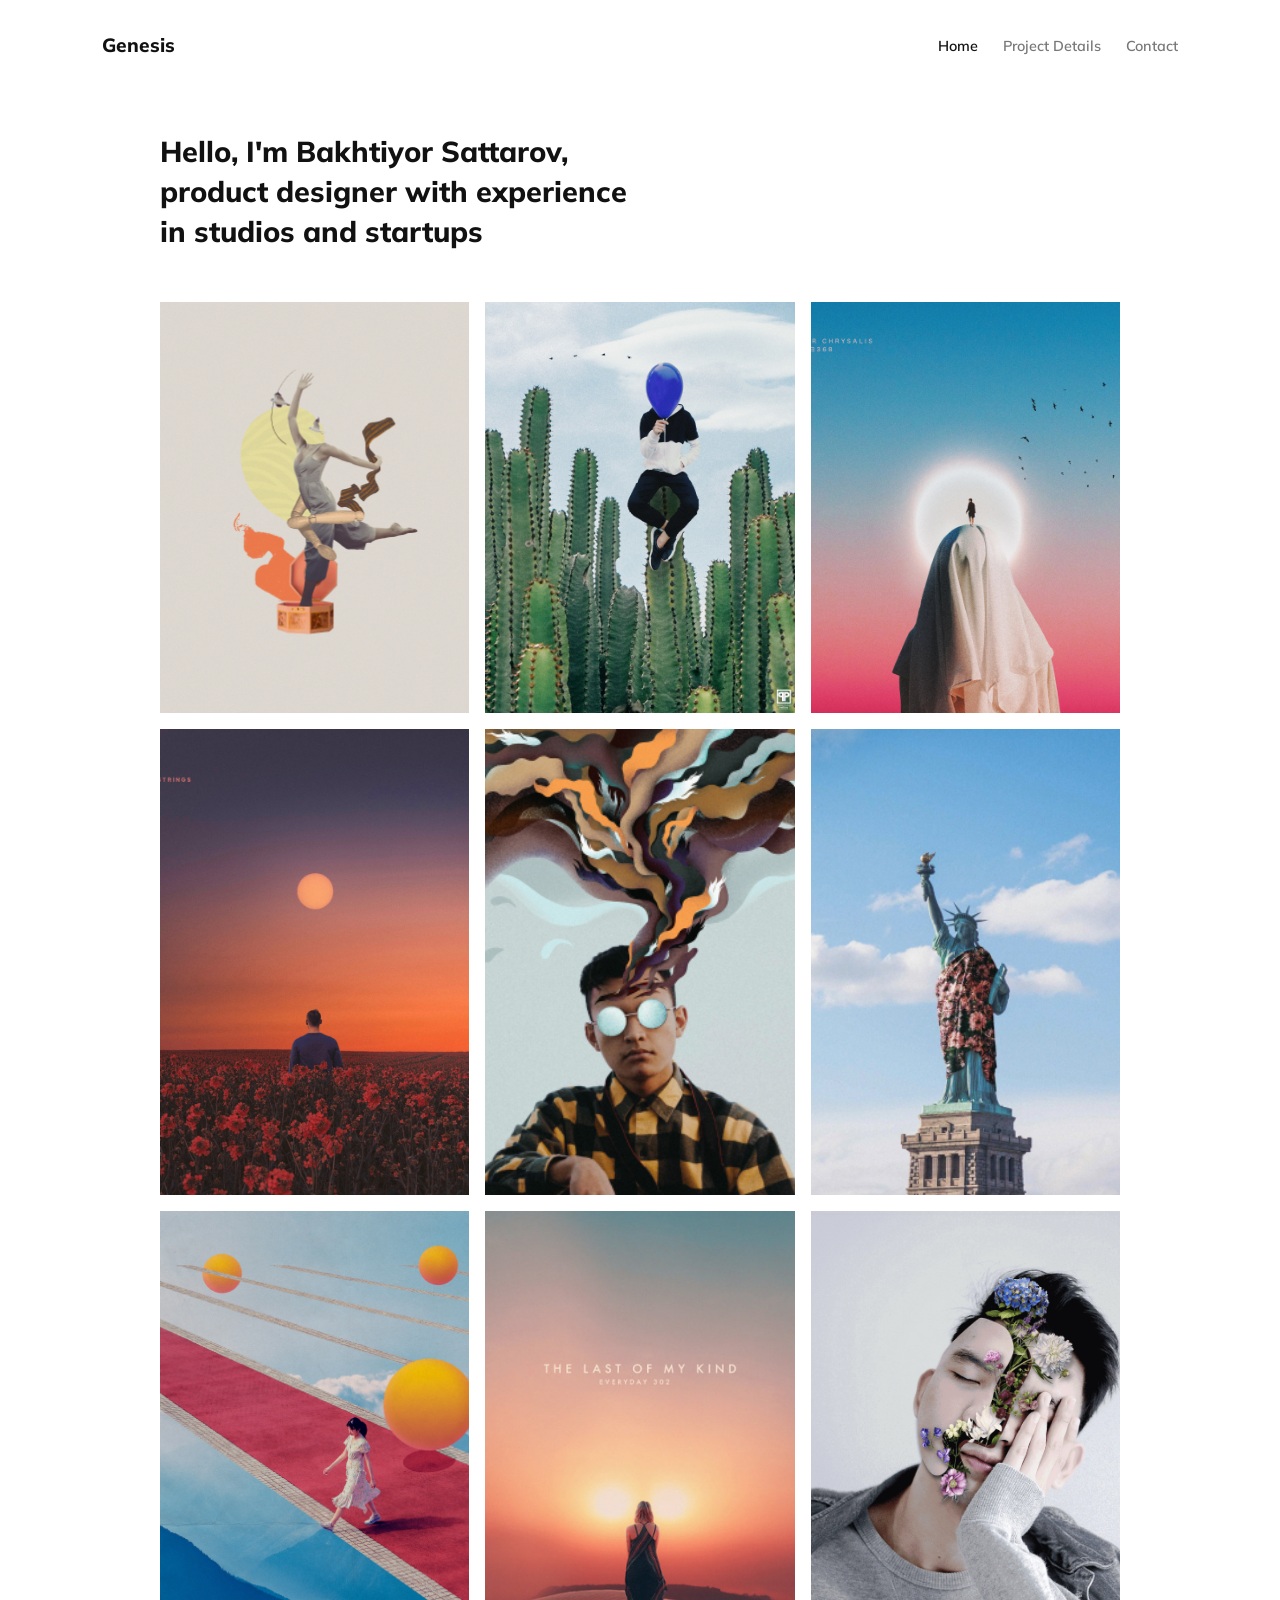
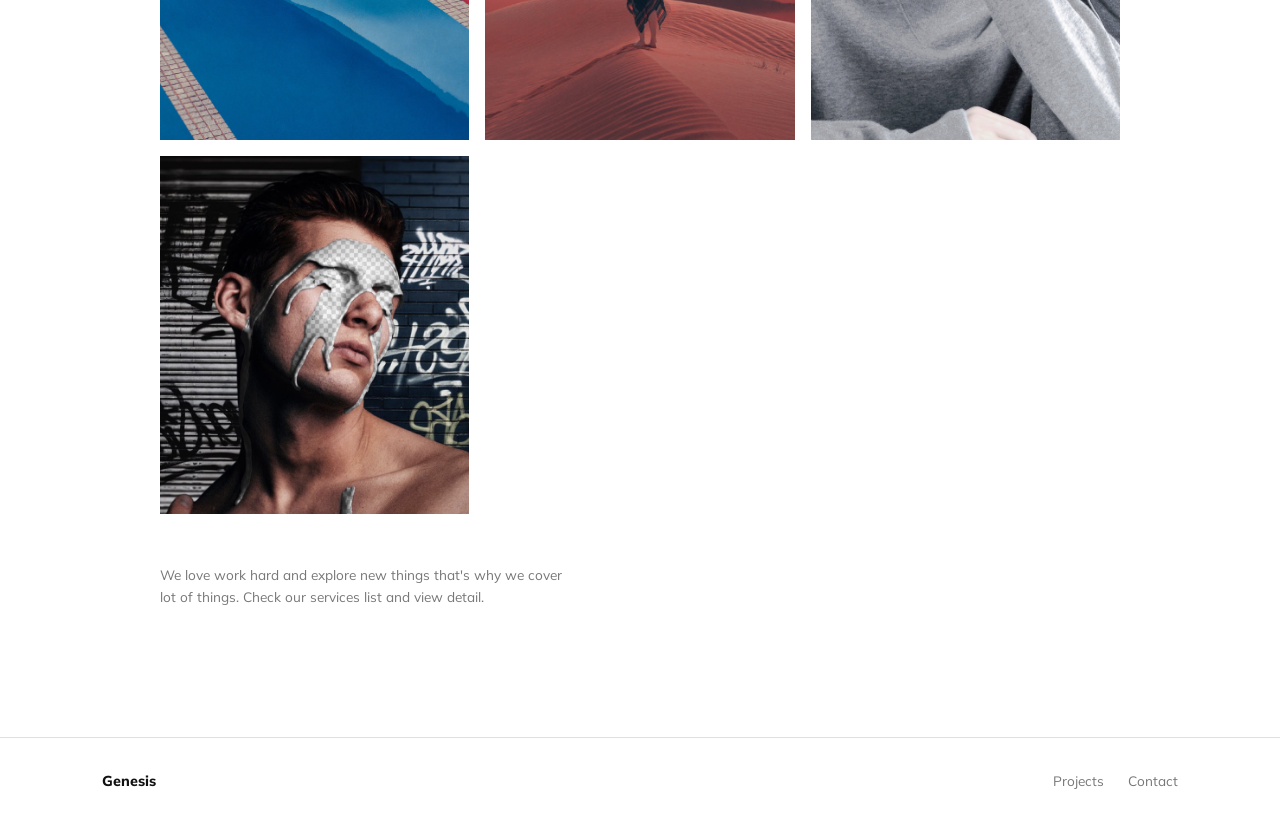
==== index.html @ 3c8eb624 "Initial commit - Genesis portfolio website" ====
<!DOCTYPE html>
<html lang="en">
<head>
  <meta charset="UTF-8">
  <meta name="viewport" content="width=device-width, initial-scale=1.0">
  <title>Genesis | Home</title>
  <link href="https://fonts.googleapis.com/css2?family=Mulish:wght@400;600;700;800&display=swap" rel="stylesheet">
  <link rel="stylesheet" href="styles/reset.css">
  <link rel="stylesheet" href="styles/index.css">
</head>
<body>
  <header class="header">
    <a href="index.html" class="logo">Genesis</a>
    <nav class="nav">
      <ul class="nav_list">
        <li><a href="index.html" class="active">Home</a></li>
        <li><a href="project.html">Project Details</a></li>
        <li><a href="contact.html">Contact</a></li>
      </ul>
    </nav>
  </header>

  <main class="main">
    <section class="hero-title">
      <h1>Hello, I'm Bakhtiyor Sattarov,<br>product designer with experience<br>in studios and startups</h1>
    </section>

    <!-- Masonry Image Grid (10 Images) -->
    <section class="masonry-grid">
      <div class="grid-item"><img src="images/grid-1.jpg" alt="Work 1"></div>
      <div class="grid-item"><img src="images/grid-2.jpg" alt="Work 2"></div>
      <div class="grid-item"><img src="images/grid-3.jpg" alt="Work 3"></div>
      <div class="grid-item"><img src="images/grid-4.jpg" alt="Work 4"></div>
      <div class="grid-item"><img src="images/grid-5.jpg" alt="Work 5"></div>
      <div class="grid-item"><img src="images/grid-6.jpg" alt="Work 6"></div>
      <div class="grid-item"><img src="images/grid-7.jpg" alt="Work 7"></div>
      <div class="grid-item"><img src="images/grid-8.jpg" alt="Work 8"></div>
      <div class="grid-item"><img src="images/grid-9.jpg" alt="Work 9"></div>
      <div class="grid-item"><img src="images/grid-10.jpg" alt="Work 10"></div>
    </section>

    <section class="quote-section">
      <p>We love work hard and explore new things that's why we cover lot of things. Check our services list and view detail.</p>
    </section>
  </main>

  <footer class="footer">
    <div class="footer-left">
      <span class="brand">Genesis</span>
    </div>
    <div class="footer-right">
      <a href="index.html">Projects</a>
      <a href="contact.html">Contact</a>
    </div>
  </footer>
</body>
</html>
---- styles/index.css ----
* {
  margin: 0;
  padding: 0;
  box-sizing: border-box;
}

body {
  font-family: "Mulish", sans-serif;
  color: #111111;
  background-color: #ffffff;
  line-height: 1.6;
  -webkit-font-smoothing: antialiased;
}

img {
  max-width: 100%;
  display: block;
}

.header {
  display: flex;
  justify-content: space-between;
  align-items: center;
  padding: 30px 8%;
  background-color: #ffffff;
}
.header .logo {
  font-family: "Mulish", sans-serif;
  font-weight: 800;
  font-size: 1.2rem;
  text-decoration: none;
  color: #111111;
}
.header .nav_list {
  display: flex;
  list-style: none;
  gap: 25px;
}
.header .nav_list a {
  font-family: "Mulish", sans-serif;
  font-size: 0.9rem;
  font-weight: 600;
  text-decoration: none;
  color: #777777;
  transition: color 0.2s ease;
}
.header .nav_list a.active, .header .nav_list a:hover {
  color: #111111;
}

.main {
  max-width: 1000px;
  margin: 0 auto;
  padding: 40px 20px 80px;
  /* Hero Intro Titles */
}
.main .hero-title, .main .contact-intro {
  margin-bottom: 50px;
}
.main .hero-title h1, .main .contact-intro h1 {
  font-family: "Mulish", sans-serif;
  font-weight: 800;
  font-size: 1.8rem;
  line-height: 1.4;
  color: #111111;
}
.main {
  /* Home Masonry Grid (10 Images) */
}
.main .masonry-grid {
  display: grid;
  grid-template-columns: repeat(3, 1fr);
  gap: 16px;
}
.main .masonry-grid .grid-item img {
  width: 100%;
  height: 100%;
  object-fit: cover;
}
.main {
  /* Quote Section */
}
.main .quote-section {
  margin: 50px 0;
  max-width: 420px;
}
.main .quote-section p {
  font-family: "Mulish", sans-serif;
  font-size: 0.85rem;
  color: #777777;
  line-height: 1.6;
}
.main {
  /* Project Details Page Styles */
}
.main.project-page .project-header {
  display: flex;
  justify-content: space-between;
  gap: 40px;
  margin-bottom: 40px;
}
.main.project-page .project-header .project-title {
  flex: 2;
}
.main.project-page .project-header .project-title h1 {
  font-family: "Mulish", sans-serif;
  font-size: 2rem;
  font-weight: 800;
  margin-bottom: 20px;
}
.main.project-page .project-header .project-title p {
  font-family: "Mulish", sans-serif;
  color: #777777;
  font-size: 0.9rem;
  line-height: 1.6;
}
.main.project-page .project-header .project-meta {
  flex: 1;
}
.main.project-page .project-header .project-meta .meta-row {
  display: flex;
  justify-content: space-between;
  font-family: "Mulish", sans-serif;
  font-size: 0.85rem;
  padding: 8px 0;
  border-bottom: 1px solid #e0e0e0;
  color: #777777;
}
.main.project-page .project-header .project-meta .meta-row strong {
  color: #111111;
}
.main.project-page .hero-banner img {
  width: 100%;
  height: auto;
  margin-bottom: 25px;
}
.main.project-page .project-gallery {
  display: grid;
  grid-template-columns: repeat(3, 1fr);
  gap: 16px;
}
.main.project-page .project-gallery img {
  width: 100%;
  height: 220px;
  object-fit: cover;
}
.main {
  /* Contact Page Styles */
}
.main.contact-page .map-section img {
  width: 100%;
  height: auto;
}

.footer {
  display: flex;
  justify-content: space-between;
  align-items: center;
  padding: 30px 8%;
  border-top: 1px solid #e0e0e0;
}
.footer .brand {
  font-family: "Mulish", sans-serif;
  font-weight: 800;
  font-size: 0.9rem;
}
.footer .footer-right a {
  font-family: "Mulish", sans-serif;
  font-size: 0.85rem;
  color: #777777;
  margin-left: 20px;
  text-decoration: none;
}
.footer .footer-right a:hover {
  color: #111111;
}

/*# sourceMappingURL=index.css.map */
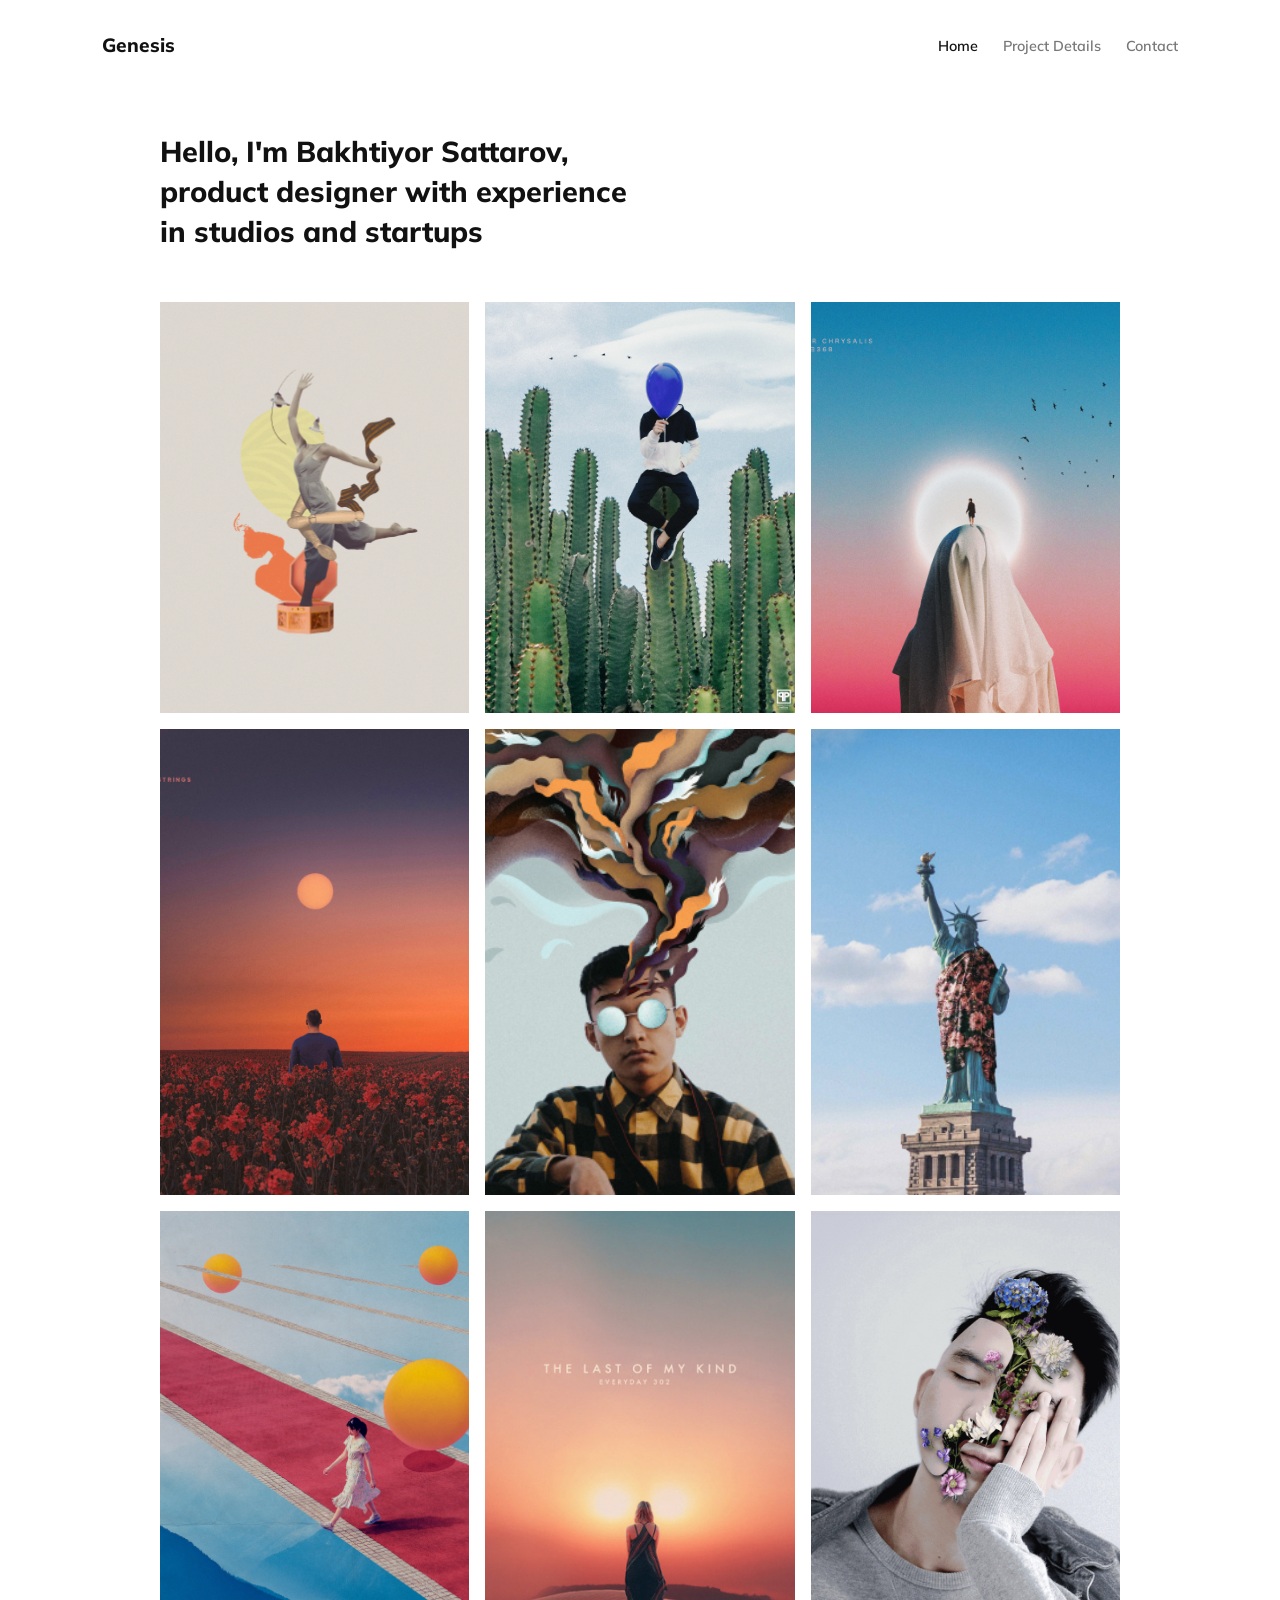
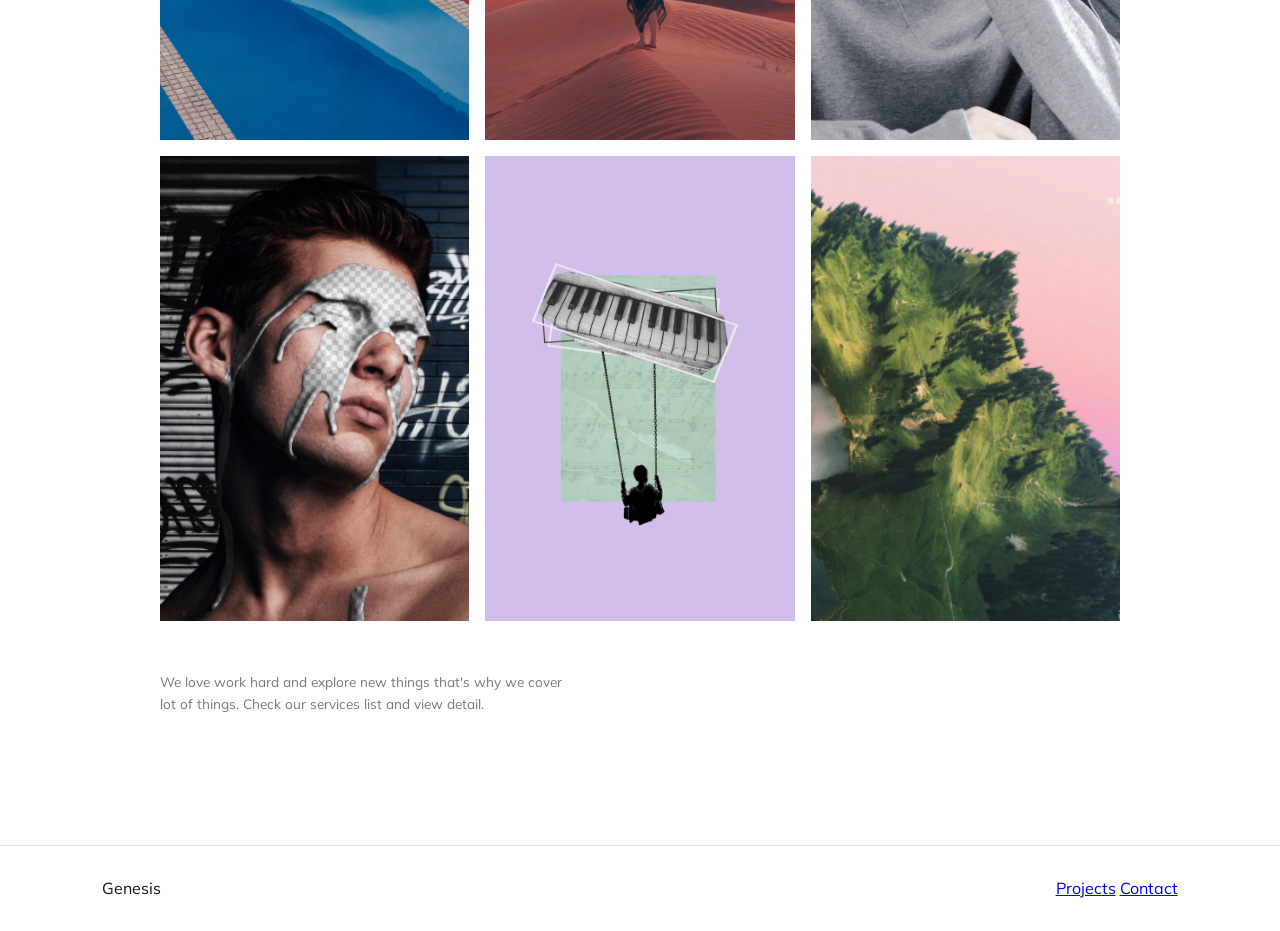
==== commit b77e4310: "Finalize portfolio styles and fix Sass compilation" ====
--- a/index.html
+++ b/index.html
@@ -25,7 +25,7 @@
       <h1>Hello, I'm Bakhtiyor Sattarov,<br>product designer with experience<br>in studios and startups</h1>
     </section>
 
-    <!-- Masonry Image Grid (10 Images) -->
+    <!-- Masonry Image Grid (12 Images) -->
     <section class="masonry-grid">
       <div class="grid-item"><img src="images/grid-1.jpg" alt="Work 1"></div>
       <div class="grid-item"><img src="images/grid-2.jpg" alt="Work 2"></div>
@@ -37,6 +37,8 @@
       <div class="grid-item"><img src="images/grid-8.jpg" alt="Work 8"></div>
       <div class="grid-item"><img src="images/grid-9.jpg" alt="Work 9"></div>
       <div class="grid-item"><img src="images/grid-10.jpg" alt="Work 10"></div>
+    <div class="grid-item"><img src="images/grid-11.jpg" alt="Work 11"></div>
+      <div class="grid-item"><img src="images/grid-12.jpg" alt="Work 12"></div>
     </section>
 
     <section class="quote-section">
--- a/styles/index.css
+++ b/styles/index.css
@@ -1,3 +1,6 @@
+/* ==========================================
+   RESET & BASE STYLES
+   ========================================== */
 * {
   margin: 0;
   padding: 0;
@@ -5,7 +8,7 @@
 }
 
 body {
-  font-family: "Mulish", sans-serif;
+  font-family: 'Mulish', sans-serif;
   color: #111111;
   background-color: #ffffff;
   line-height: 1.6;
@@ -17,6 +20,9 @@
   display: block;
 }
 
+/* ==========================================
+   HEADER STYLES
+   ========================================== */
 .header {
   display: flex;
   justify-content: space-between;
@@ -24,155 +30,168 @@
   padding: 30px 8%;
   background-color: #ffffff;
 }
+
 .header .logo {
-  font-family: "Mulish", sans-serif;
+  font-family: 'Mulish', sans-serif;
   font-weight: 800;
   font-size: 1.2rem;
   text-decoration: none;
   color: #111111;
 }
+
 .header .nav_list {
   display: flex;
   list-style: none;
   gap: 25px;
 }
+
 .header .nav_list a {
-  font-family: "Mulish", sans-serif;
+  font-family: 'Mulish', sans-serif;
   font-size: 0.9rem;
   font-weight: 600;
   text-decoration: none;
   color: #777777;
   transition: color 0.2s ease;
 }
-.header .nav_list a.active, .header .nav_list a:hover {
+
+.header .nav_list a.active,
+.header .nav_list a:hover {
   color: #111111;
 }
 
+/* ==========================================
+   MAIN CONTENT STYLES
+   ========================================== */
 .main {
   max-width: 1000px;
   margin: 0 auto;
   padding: 40px 20px 80px;
-  /* Hero Intro Titles */
 }
-.main .hero-title, .main .contact-intro {
+
+/* Hero Intro Titles */
+.main .hero-title,
+.main .contact-intro {
   margin-bottom: 50px;
 }
-.main .hero-title h1, .main .contact-intro h1 {
-  font-family: "Mulish", sans-serif;
+
+.main .hero-title h1,
+.main .contact-intro h1 {
+  font-family: 'Mulish', sans-serif;
   font-weight: 800;
   font-size: 1.8rem;
   line-height: 1.4;
   color: #111111;
 }
-.main {
-  /* Home Masonry Grid (10 Images) */
-}
+
+/* Home Masonry Grid */
 .main .masonry-grid {
   display: grid;
   grid-template-columns: repeat(3, 1fr);
   gap: 16px;
 }
+
 .main .masonry-grid .grid-item img {
   width: 100%;
   height: 100%;
   object-fit: cover;
 }
-.main {
-  /* Quote Section */
-}
+
+/* Quote Section */
 .main .quote-section {
   margin: 50px 0;
   max-width: 420px;
 }
+
 .main .quote-section p {
-  font-family: "Mulish", sans-serif;
+  font-family: 'Mulish', sans-serif;
   font-size: 0.85rem;
   color: #777777;
   line-height: 1.6;
 }
-.main {
-  /* Project Details Page Styles */
-}
+
+/* Project Details Page Styles */
 .main.project-page .project-header {
   display: flex;
   justify-content: space-between;
   gap: 40px;
   margin-bottom: 40px;
 }
+
 .main.project-page .project-header .project-title {
   flex: 2;
 }
+
 .main.project-page .project-header .project-title h1 {
-  font-family: "Mulish", sans-serif;
+  font-family: 'Mulish', sans-serif;
   font-size: 2rem;
   font-weight: 800;
   margin-bottom: 20px;
 }
+
 .main.project-page .project-header .project-title p {
-  font-family: "Mulish", sans-serif;
+  font-family: 'Mulish', sans-serif;
   color: #777777;
   font-size: 0.9rem;
   line-height: 1.6;
 }
+
 .main.project-page .project-header .project-meta {
   flex: 1;
 }
+
 .main.project-page .project-header .project-meta .meta-row {
   display: flex;
   justify-content: space-between;
-  font-family: "Mulish", sans-serif;
+  font-family: 'Mulish', sans-serif;
   font-size: 0.85rem;
   padding: 8px 0;
   border-bottom: 1px solid #e0e0e0;
   color: #777777;
 }
+
 .main.project-page .project-header .project-meta .meta-row strong {
   color: #111111;
 }
+
 .main.project-page .hero-banner img {
   width: 100%;
   height: auto;
   margin-bottom: 25px;
 }
+
+.main.project-page .project-description p {
+  font-family: 'Mulish', sans-serif;
+  font-size: 0.9rem;
+  color: #777777;
+  line-height: 1.6;
+  margin-bottom: 20px;
+}
+
 .main.project-page .project-gallery {
   display: grid;
   grid-template-columns: repeat(3, 1fr);
   gap: 16px;
 }
+
 .main.project-page .project-gallery img {
   width: 100%;
   height: 220px;
   object-fit: cover;
 }
-.main {
-  /* Contact Page Styles */
-}
+
+/* Contact Page Styles */
 .main.contact-page .map-section img {
   width: 100%;
   height: auto;
 }
 
+/* ==========================================
+   FOOTER STYLES
+   ========================================== */
 .footer {
   display: flex;
   justify-content: space-between;
   align-items: center;
   padding: 30px 8%;
   border-top: 1px solid #e0e0e0;
-}
-.footer .brand {
-  font-family: "Mulish", sans-serif;
-  font-weight: 800;
-  font-size: 0.9rem;
-}
-.footer .footer-right a {
-  font-family: "Mulish", sans-serif;
-  font-size: 0.85rem;
-  color: #777777;
-  margin-left: 20px;
-  text-decoration: none;
-}
-.footer .footer-right a:hover {
-  color: #111111;
-}
-
-/*# sourceMappingURL=index.css.map */
+}
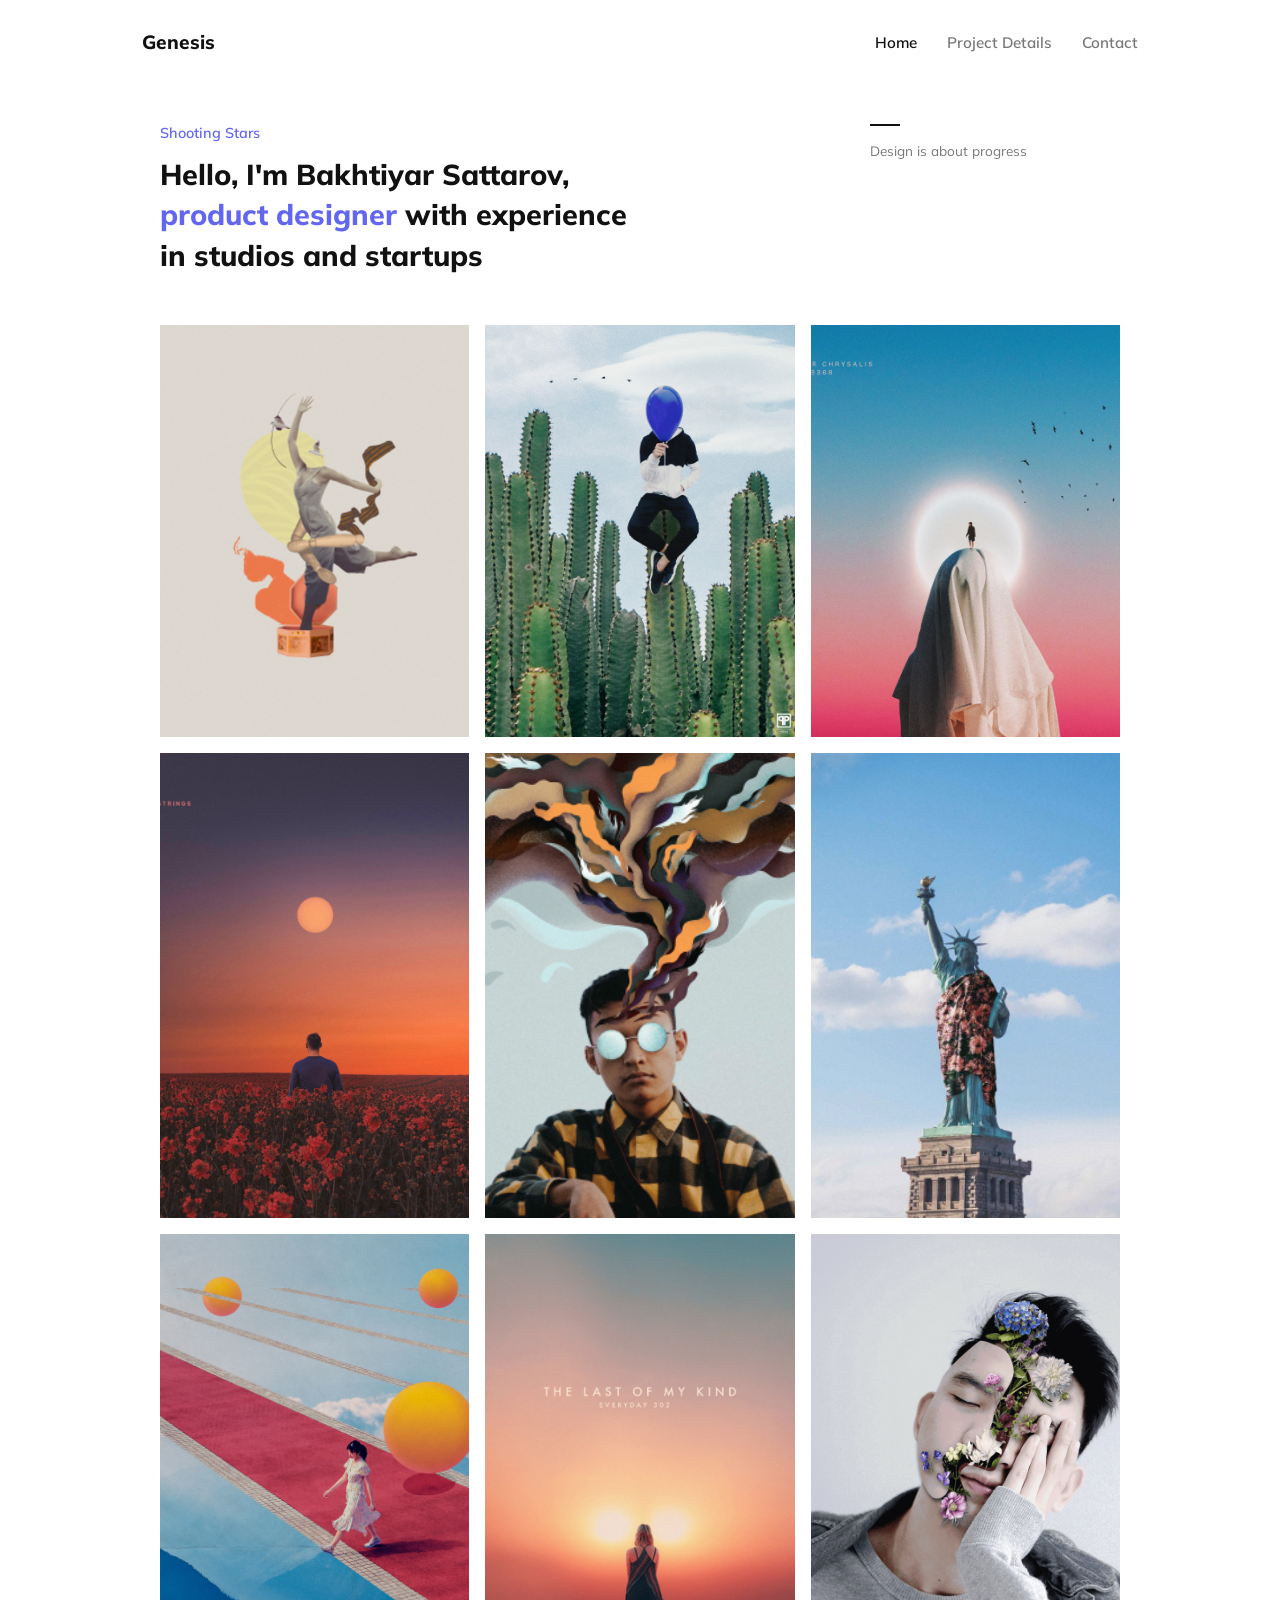
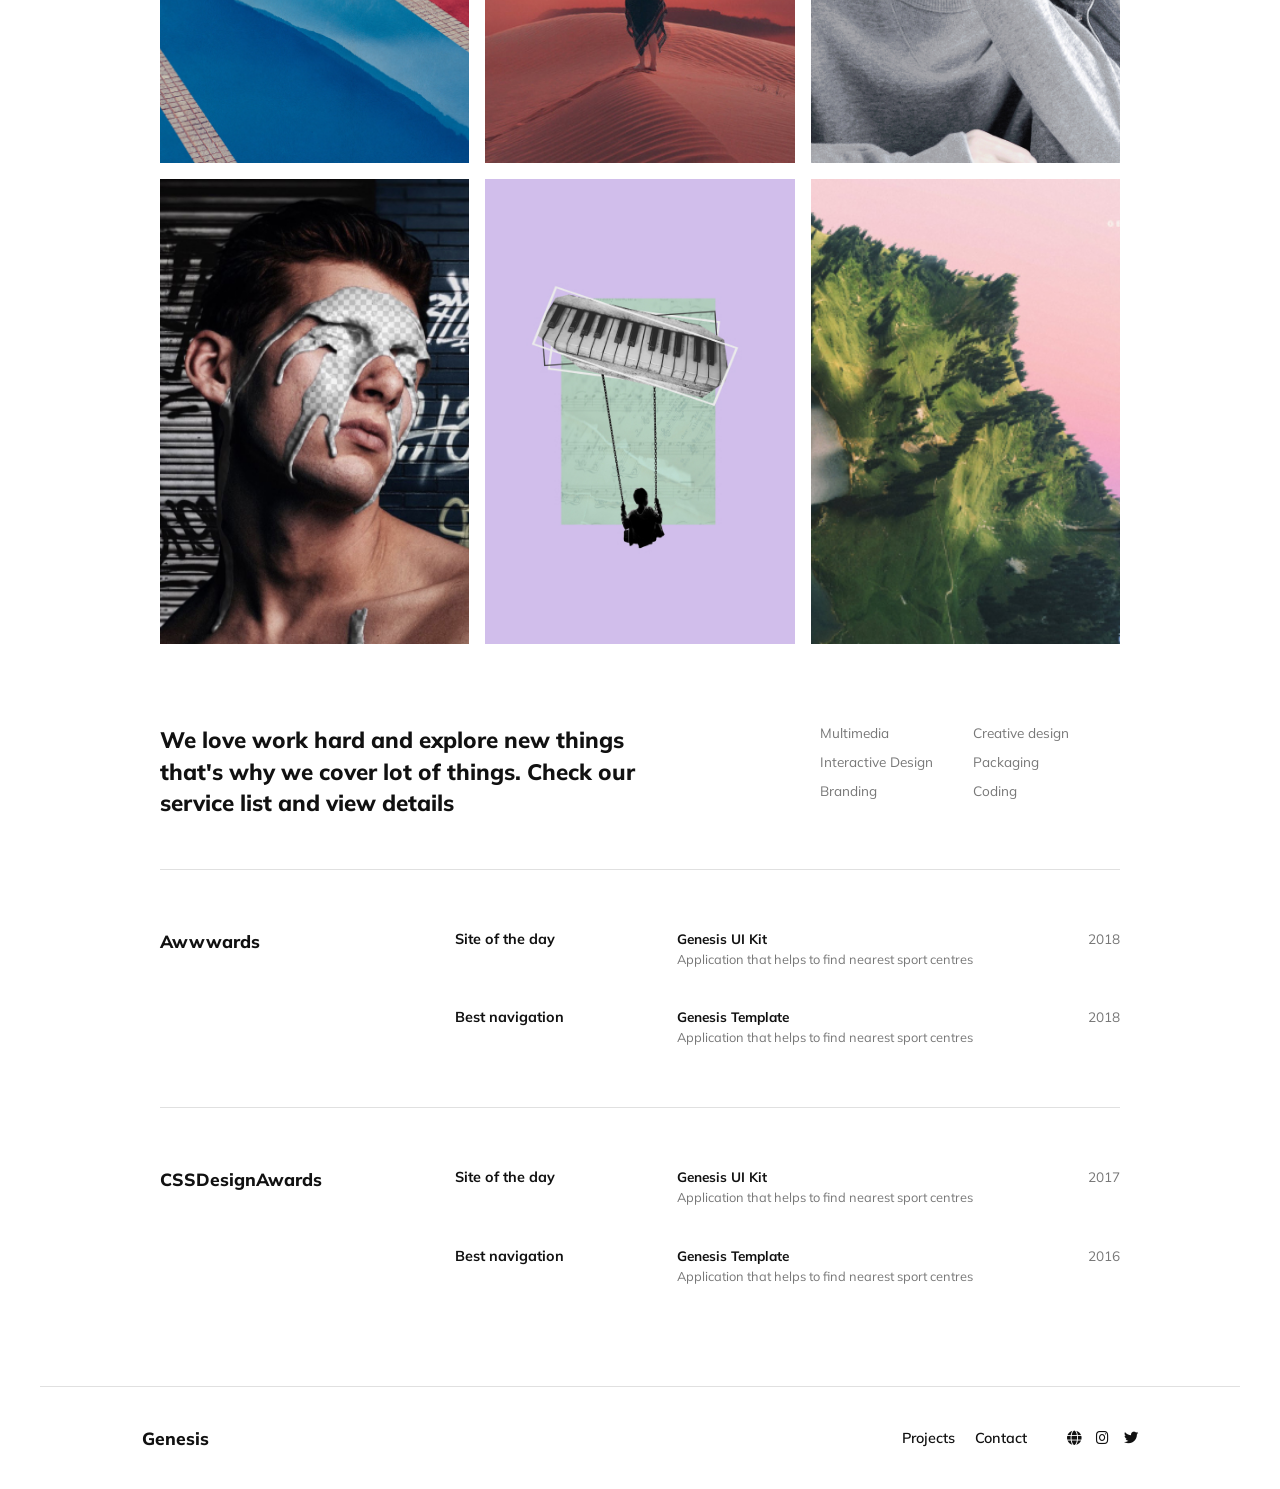
==== commit 2db32597: "Finalize portfolio UI layouts, contact page reveal, and fix SCSS syntax" ====
--- a/index.html
+++ b/index.html
@@ -5,7 +5,7 @@
   <meta name="viewport" content="width=device-width, initial-scale=1.0">
   <title>Genesis | Home</title>
   <link href="https://fonts.googleapis.com/css2?family=Mulish:wght@400;600;700;800&display=swap" rel="stylesheet">
-  <link rel="stylesheet" href="styles/reset.css">
+  <link rel="stylesheet" href="https://cdnjs.cloudflare.com/ajax/libs/font-awesome/6.4.0/css/all.min.css">
   <link rel="stylesheet" href="styles/index.css">
 </head>
 <body>
@@ -19,13 +19,22 @@
       </ul>
     </nav>
   </header>
+    
+  <main class="main">
+    
+    <!-- HERO SECTION -->
+    <div class="hero-header">
+      <div class="hero-title">
+        <span class="tagline">Shooting Stars</span>
+        <h1>Hello, I'm Bakhtiyar Sattarov,<br><span class="highlight">product designer</span> with experience<br>in studios and startups</h1>
+      </div>
+      <div class="quote-side">
+        <hr class="quote-line" />
+        <p>Design is about progress</p>
+      </div>
+    </div>
 
-  <main class="main">
-    <section class="hero-title">
-      <h1>Hello, I'm Bakhtiyor Sattarov,<br>product designer with experience<br>in studios and startups</h1>
-    </section>
-
-    <!-- Masonry Image Grid (12 Images) -->
+    <!-- MASONRY GRID (12 IMAGES) -->
     <section class="masonry-grid">
       <div class="grid-item"><img src="images/grid-1.jpg" alt="Work 1"></div>
       <div class="grid-item"><img src="images/grid-2.jpg" alt="Work 2"></div>
@@ -37,23 +46,117 @@
       <div class="grid-item"><img src="images/grid-8.jpg" alt="Work 8"></div>
       <div class="grid-item"><img src="images/grid-9.jpg" alt="Work 9"></div>
       <div class="grid-item"><img src="images/grid-10.jpg" alt="Work 10"></div>
-    <div class="grid-item"><img src="images/grid-11.jpg" alt="Work 11"></div>
+      <div class="grid-item"><img src="images/grid-11.jpg" alt="Work 11"></div>
       <div class="grid-item"><img src="images/grid-12.jpg" alt="Work 12"></div>
+
     </section>
 
-    <section class="quote-section">
-      <p>We love work hard and explore new things that's why we cover lot of things. Check our services list and view detail.</p>
+<!-- SERVICES & AWARDS SECTION -->
+    <section class="services-awards">
+      
+      <!-- Services Row -->
+      <div class="services-container">
+        <div class="services-heading">
+          <h2>We love work hard and explore new things that's why we cover lot of things. Check our service list and view details</h2>
+        </div>
+        <div class="services-columns">
+          <ul>
+            <li>Multimedia</li>
+            <li>Interactive Design</li>
+            <li>Branding</li>
+          </ul>
+          <ul>
+            <li>Creative design</li>
+            <li>Packaging</li>
+            <li>Coding</li>
+          </ul>
+        </div>
+      </div>
+
+      <hr class="section-divider" />
+
+      <!-- Awards Section -->
+      <div class="awards-table">
+        
+        <!-- Row 1: Awwwards - Site of the day -->
+        <div class="award-row">
+          <div class="award-brand">Awwwards</div>
+          <div class="award-title">Site of the day</div>
+          <div class="award-desc">
+            <strong>Genesis UI Kit</strong>
+            <p>Application that helps to find nearest sport centres</p>
+          </div>
+          <div class="award-year">2018</div>
+        </div>
+
+        <!-- Row 2: Awwwards - Best navigation -->
+        <div class="award-row">
+          <div class="award-brand"></div>
+          <div class="award-title">Best navigation</div>
+          <div class="award-desc">
+            <strong>Genesis Template</strong>
+            <p>Application that helps to find nearest sport centres</p>
+          </div>
+          <div class="award-year">2018</div>
+        </div>
+
+        <hr class="section-divider" />
+
+        <!-- Row 3: CSSDesignAwards - Site of the day -->
+        <div class="award-row">
+          <div class="award-brand">CSSDesignAwards</div>
+          <div class="award-title">Site of the day</div>
+          <div class="award-desc">
+            <strong>Genesis UI Kit</strong>
+            <p>Application that helps to find nearest sport centres</p>
+          </div>
+          <div class="award-year">2017</div>
+        </div>
+
+        <!-- Row 4: CSSDesignAwards - Best navigation -->
+        <div class="award-row">
+          <div class="award-brand"></div>
+          <div class="award-title">Best navigation</div>
+          <div class="award-desc">
+            <strong>Genesis Template</strong>
+            <p>Application that helps to find nearest sport centres</p>
+          </div>
+          <div class="award-year">2016</div>
+        </div>
+
+      </div>
+
     </section>
+   
   </main>
 
   <footer class="footer">
-    <div class="footer-left">
-      <span class="brand">Genesis</span>
-    </div>
+    <a href="index.html" class="footer-logo">Genesis</a>
+
     <div class="footer-right">
-      <a href="index.html">Projects</a>
-      <a href="contact.html">Contact</a>
+      <nav class="footer-nav">
+        <a href="project.html">Projects</a>
+        <a href="contact.html">Contact</a>
+      </nav>
+      <div class="social-icons">
+        <a href="#" aria-label="Website"><i class="fas fa-globe"></i></a>
+        <a href="#" aria-label="Instagram"><i class="fab fa-instagram"></i></a>
+        <a href="#" aria-label="Twitter"><i class="fab fa-twitter"></i></a>
+      </div>
     </div>
   </footer>
+
+  <!-- Toggle JavaScript -->
+  <script>
+    function toggleServices() {
+      const services = document.getElementById('servicesList');
+      services.classList.toggle('active');
+    }
+
+    function toggleAward(id) {
+      const content = document.getElementById(id);
+      content.classList.toggle('active');
+    }
+  </script>
 </body>
 </html>
--- a/styles/index.css
+++ b/styles/index.css
@@ -1,89 +1,122 @@
-/* ==========================================
-   RESET & BASE STYLES
-   ========================================== */
-* {
+/* Fonts & Reset */
+body {
   margin: 0;
   padding: 0;
+  font-family: "Mulish", sans-serif;
+  background-color: #ffffff;
+  color: #111111;
   box-sizing: border-box;
 }
 
-body {
-  font-family: 'Mulish', sans-serif;
-  color: #111111;
-  background-color: #ffffff;
-  line-height: 1.6;
-  -webkit-font-smoothing: antialiased;
+*, *::before, *::after {
+  box-sizing: inherit;
 }
 
 img {
   max-width: 100%;
+  height: auto;
   display: block;
 }
 
-/* ==========================================
-   HEADER STYLES
-   ========================================== */
+/* Header & Navigation */
 .header {
   display: flex;
   justify-content: space-between;
   align-items: center;
   padding: 30px 8%;
-  background-color: #ffffff;
+  max-width: 1200px;
+  margin: 0 auto;
 }
 
 .header .logo {
-  font-family: 'Mulish', sans-serif;
+  font-family: "Mulish", sans-serif;
   font-weight: 800;
   font-size: 1.2rem;
+  color: #111111;
   text-decoration: none;
-  color: #111111;
-}
-
-.header .nav_list {
-  display: flex;
+}
+
+.header .nav .nav_list {
+  display: flex;
+  gap: 30px;
   list-style: none;
-  gap: 25px;
-}
-
-.header .nav_list a {
-  font-family: 'Mulish', sans-serif;
-  font-size: 0.9rem;
+  margin: 0;
+  padding: 0;
+}
+
+.header .nav .nav_list a {
+  font-family: "Mulish", sans-serif;
+  text-decoration: none;
+  color: #777777;
+  font-size: 0.95rem;
   font-weight: 600;
-  text-decoration: none;
-  color: #777777;
   transition: color 0.2s ease;
 }
 
-.header .nav_list a.active,
-.header .nav_list a:hover {
-  color: #111111;
-}
-
-/* ==========================================
-   MAIN CONTENT STYLES
-   ========================================== */
+.header .nav .nav_list a.active,
+.header .nav .nav_list a:hover {
+  color: #111111;
+}
+
+/* Main Container */
 .main {
   max-width: 1000px;
   margin: 0 auto;
   padding: 40px 20px 80px;
 }
 
-/* Hero Intro Titles */
-.main .hero-title,
-.main .contact-intro {
+/* Hero Header Layout */
+.main .hero-header {
+  display: flex;
+  justify-content: space-between;
+  align-items: flex-start;
+  gap: 40px;
   margin-bottom: 50px;
 }
 
-.main .hero-title h1,
-.main .contact-intro h1 {
-  font-family: 'Mulish', sans-serif;
+.main .hero-header .hero-title {
+  flex: 2;
+}
+
+.main .hero-header .hero-title .tagline {
+  display: block;
+  font-family: "Mulish", sans-serif;
+  color: #6366f1;
+  font-weight: 600;
+  font-size: 0.9rem;
+  margin-bottom: 12px;
+}
+
+.main .hero-header .hero-title h1 {
+  font-family: "Mulish", sans-serif;
   font-weight: 800;
   font-size: 1.8rem;
   line-height: 1.4;
   color: #111111;
-}
-
-/* Home Masonry Grid */
+  margin: 0;
+}
+
+.main .hero-header .quote-side {
+  flex: 1;
+  max-width: 250px;
+}
+
+.main .hero-header .quote-side .quote-line {
+  border: 0;
+  border-top: 2px solid #111111;
+  width: 30px;
+  margin: 0 0 15px 0;
+}
+
+.main .hero-header .quote-side p {
+  font-family: "Mulish", sans-serif;
+  font-size: 0.85rem;
+  color: #777777;
+  line-height: 1.5;
+  margin: 0;
+}
+
+/* Masonry Grid */
 .main .masonry-grid {
   display: grid;
   grid-template-columns: repeat(3, 1fr);
@@ -96,24 +129,111 @@
   object-fit: cover;
 }
 
-/* Quote Section */
-.main .quote-section {
-  margin: 50px 0;
-  max-width: 420px;
-}
-
-.main .quote-section p {
-  font-family: 'Mulish', sans-serif;
+/* Services & Awards Section */
+.main .services-awards {
+  margin-top: 80px;
+}
+
+.main .services-awards .services-container {
+  display: flex;
+  justify-content: space-between;
+  gap: 60px;
+  margin-bottom: 50px;
+}
+
+.main .services-awards .services-container .services-heading {
+  flex: 2;
+}
+
+.main .services-awards .services-container .services-heading h2 {
+  font-family: "Mulish", sans-serif;
+  font-size: 1.4rem;
+  font-weight: 800;
+  line-height: 1.4;
+  color: #111111;
+  max-width: 500px;
+  margin: 0;
+}
+
+.main .services-awards .services-container .services-columns {
+  flex: 1;
+  display: flex;
+  gap: 40px;
+}
+
+.main .services-awards .services-container .services-columns ul {
+  list-style: none;
+  padding: 0;
+  margin: 0;
+}
+
+.main .services-awards .services-container .services-columns ul li {
+  font-family: "Mulish", sans-serif;
   font-size: 0.85rem;
   color: #777777;
-  line-height: 1.6;
-}
-
-/* Project Details Page Styles */
+  margin-bottom: 12px;
+  white-space: nowrap;
+}
+
+.main .services-awards .section-divider {
+  border: 0;
+  border-top: 1px solid #e0e0e0;
+  margin: 40px 0;
+}
+
+/* Awards Grid Table */
+.main .services-awards .awards-table .award-row {
+  display: grid;
+  grid-template-columns: 2fr 1.5fr 2.5fr 0.5fr;
+  align-items: start;
+  padding: 20px 0;
+  font-family: "Mulish", sans-serif;
+}
+
+.main .services-awards .awards-table .award-row .award-brand {
+  font-size: 1.1rem;
+  font-weight: 800;
+  color: #111111;
+}
+
+.main .services-awards .awards-table .award-row .award-brand-placeholder {
+  display: block;
+  width: 100%;
+}
+
+.main .services-awards .awards-table .award-row .award-title {
+  font-size: 0.9rem;
+  font-weight: 700;
+  color: #111111;
+}
+
+.main .services-awards .awards-table .award-row .award-desc strong {
+  display: block;
+  font-size: 0.85rem;
+  font-weight: 700;
+  color: #111111;
+  margin-bottom: 4px;
+}
+
+.main .services-awards .awards-table .award-row .award-desc p {
+  font-size: 0.8rem;
+  color: #777777;
+  line-height: 1.4;
+  margin: 0;
+}
+
+.main .services-awards .awards-table .award-row .award-year {
+  font-size: 0.85rem;
+  color: #777777;
+  text-align: right;
+}
+
+/* Project Details Page */
 .main.project-page .project-header {
   display: flex;
   justify-content: space-between;
-  gap: 40px;
+  align-items: flex-start;
+  gap: 60px;
   margin-bottom: 40px;
 }
 
@@ -122,17 +242,12 @@
 }
 
 .main.project-page .project-header .project-title h1 {
-  font-family: 'Mulish', sans-serif;
-  font-size: 2rem;
-  font-weight: 800;
-  margin-bottom: 20px;
-}
-
-.main.project-page .project-header .project-title p {
-  font-family: 'Mulish', sans-serif;
-  color: #777777;
-  font-size: 0.9rem;
-  line-height: 1.6;
+  font-family: "Mulish", sans-serif;
+  font-size: 2.2rem;
+  font-weight: 800;
+  line-height: 1.3;
+  color: #111111;
+  margin: 0;
 }
 
 .main.project-page .project-header .project-meta {
@@ -142,56 +257,162 @@
 .main.project-page .project-header .project-meta .meta-row {
   display: flex;
   justify-content: space-between;
-  font-family: 'Mulish', sans-serif;
+  font-family: "Mulish", sans-serif;
   font-size: 0.85rem;
-  padding: 8px 0;
-  border-bottom: 1px solid #e0e0e0;
+  padding: 10px 0;
+  border-bottom: 1px solid #e5e5e5;
   color: #777777;
 }
 
 .main.project-page .project-header .project-meta .meta-row strong {
   color: #111111;
+  font-weight: 700;
 }
 
 .main.project-page .hero-banner img {
   width: 100%;
   height: auto;
-  margin-bottom: 25px;
+  max-height: 500px;
+  object-fit: cover;
+  margin-bottom: 40px;
+}
+
+.main.project-page .project-description {
+  margin-bottom: 40px;
 }
 
 .main.project-page .project-description p {
-  font-family: 'Mulish', sans-serif;
+  font-family: "Mulish", sans-serif;
   font-size: 0.9rem;
   color: #777777;
-  line-height: 1.6;
-  margin-bottom: 20px;
+  line-height: 1.7;
+  max-width: 900px;
+  margin: 0;
 }
 
 .main.project-page .project-gallery {
   display: grid;
   grid-template-columns: repeat(3, 1fr);
-  gap: 16px;
-}
-
-.main.project-page .project-gallery img {
+  gap: 20px;
+}
+
+.main.project-page .project-gallery .gallery-item {
   width: 100%;
-  height: 220px;
+}
+
+.main.project-page .project-gallery .gallery-item img {
+  width: 100%;
+  height: 260px;
   object-fit: cover;
-}
-
-/* Contact Page Styles */
-.main.contact-page .map-section img {
-  width: 100%;
-  height: auto;
-}
-
-/* ==========================================
-   FOOTER STYLES
-   ========================================== */
+  display: block;
+}
+
+/* Footer */
 .footer {
   display: flex;
   justify-content: space-between;
   align-items: center;
-  padding: 30px 8%;
+  padding: 40px 8%;
   border-top: 1px solid #e0e0e0;
+  max-width: 1200px;
+  margin: 0 auto;
+}
+
+.footer .footer-logo {
+  font-family: "Mulish", sans-serif;
+  font-weight: 800;
+  font-size: 1.1rem;
+  color: #111111;
+  text-decoration: none;
+}
+
+.footer .footer-right {
+  display: flex;
+  align-items: center;
+  gap: 40px;
+}
+
+.footer .footer-right .footer-nav {
+  display: flex;
+  gap: 20px;
+}
+
+.footer .footer-right .footer-nav a {
+  font-family: "Mulish", sans-serif;
+  font-size: 0.9rem;
+  font-weight: 600;
+  color: #111111;
+  text-decoration: none;
+}
+
+.footer .footer-right .social-icons {
+  display: flex;
+  gap: 15px;
+}
+
+.footer .footer-right .social-icons a {
+  color: #111111;
+  font-size: 0.9rem;
+  text-decoration: none;
+}
+
+/* Responsiveness Media Queries */
+@media (max-width: 768px) {
+  .main .hero-header {
+    flex-direction: column;
+    gap: 20px;
+  }
+
+  .main .masonry-grid {
+    grid-template-columns: repeat(2, 1fr);
+  }
+
+  .main .services-awards .services-container {
+    flex-direction: column;
+    gap: 20px;
+  }
+
+  .main .services-awards .awards-table .award-row {
+    grid-template-columns: 1fr 1fr;
+    gap: 12px;
+  }
+
+  .main .services-awards .awards-table .award-row .award-year {
+    text-align: left;
+  }
+
+  .main.project-page .project-header {
+    flex-direction: column;
+    gap: 30px;
+  }
+
+  .main.project-page .project-gallery {
+    grid-template-columns: repeat(2, 1fr);
+  }
+
+  .footer {
+    flex-direction: column;
+    gap: 20px;
+    align-items: flex-start;
+  }
+
+  .footer .footer-right {
+    flex-direction: column;
+    align-items: flex-start;
+    gap: 15px;
+  }
+}
+
+@media (max-width: 480px) {
+  .main .masonry-grid {
+    grid-template-columns: 1fr;
+  }
+
+  .main.project-page .project-gallery {
+    grid-template-columns: 1fr;
+  }
+}
+
+.main .hero-header .hero-title h1 .highlight {
+  color: #6366f1;
 }
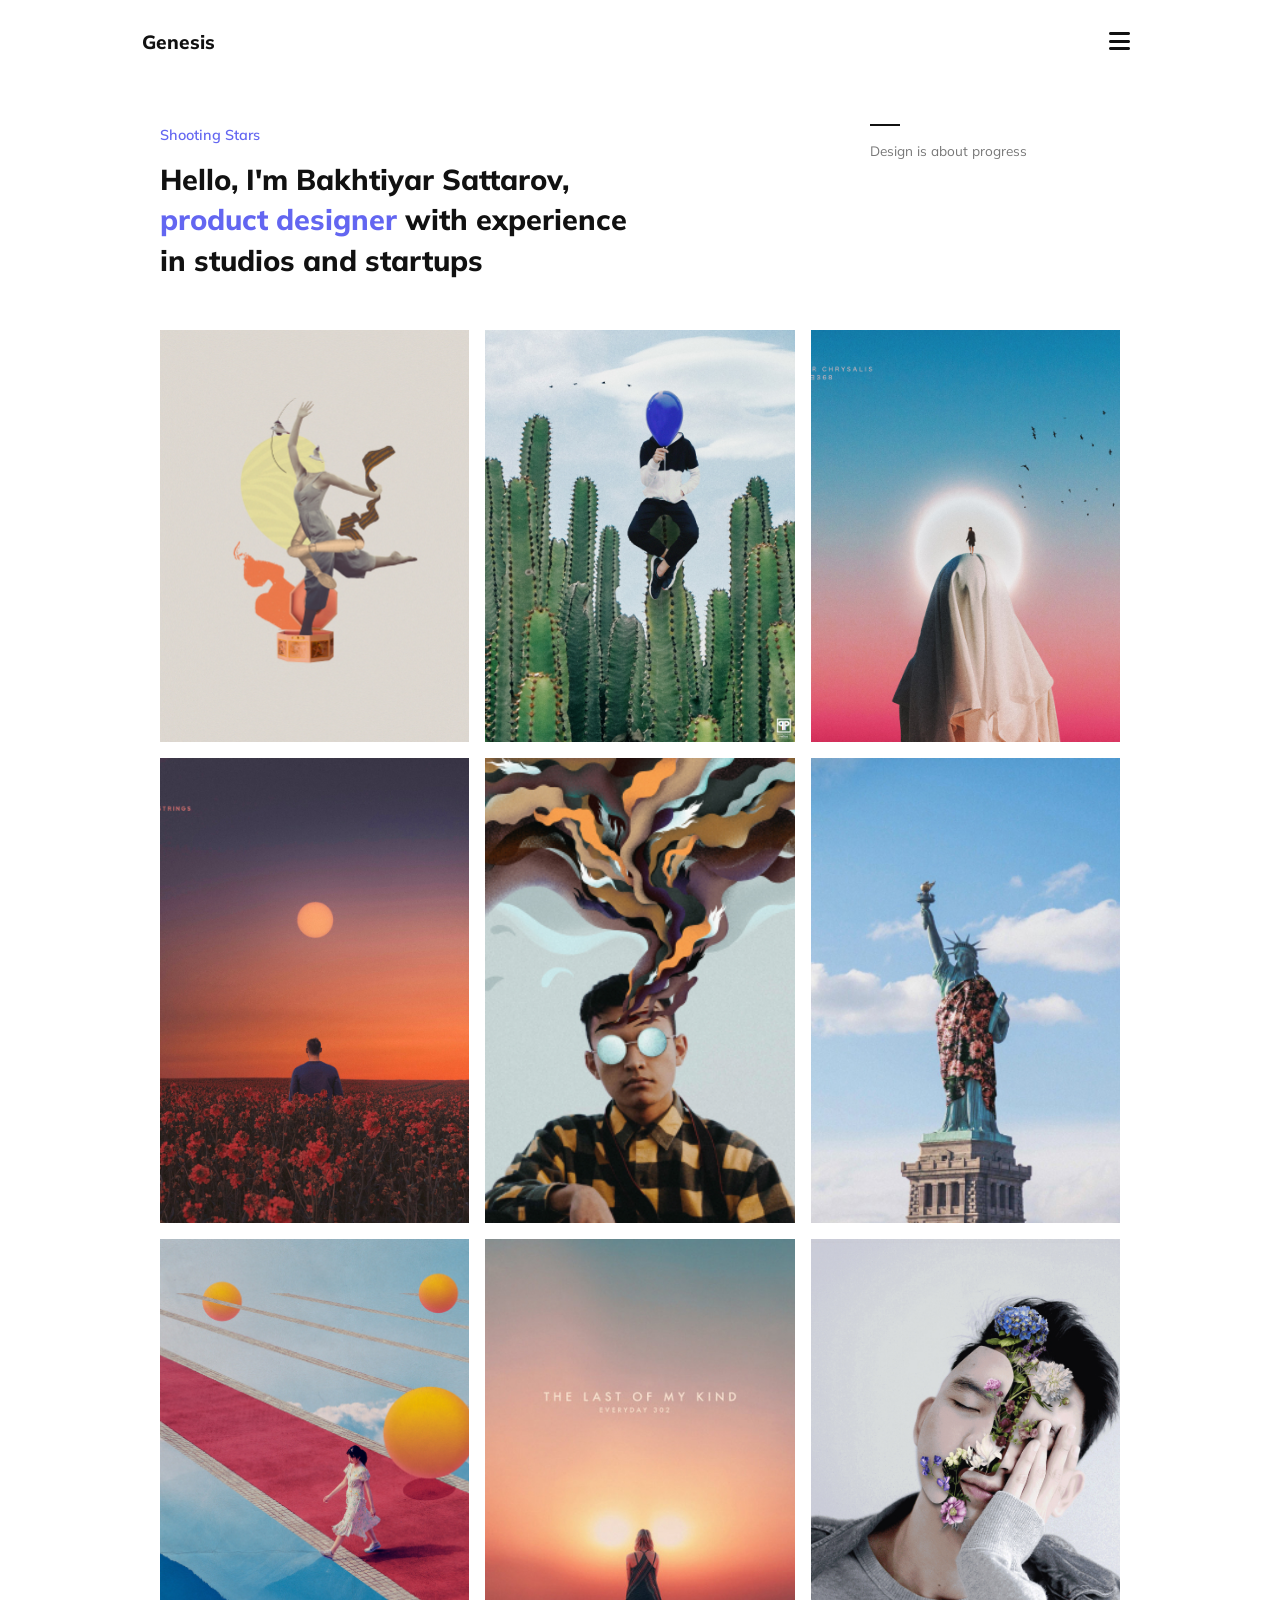
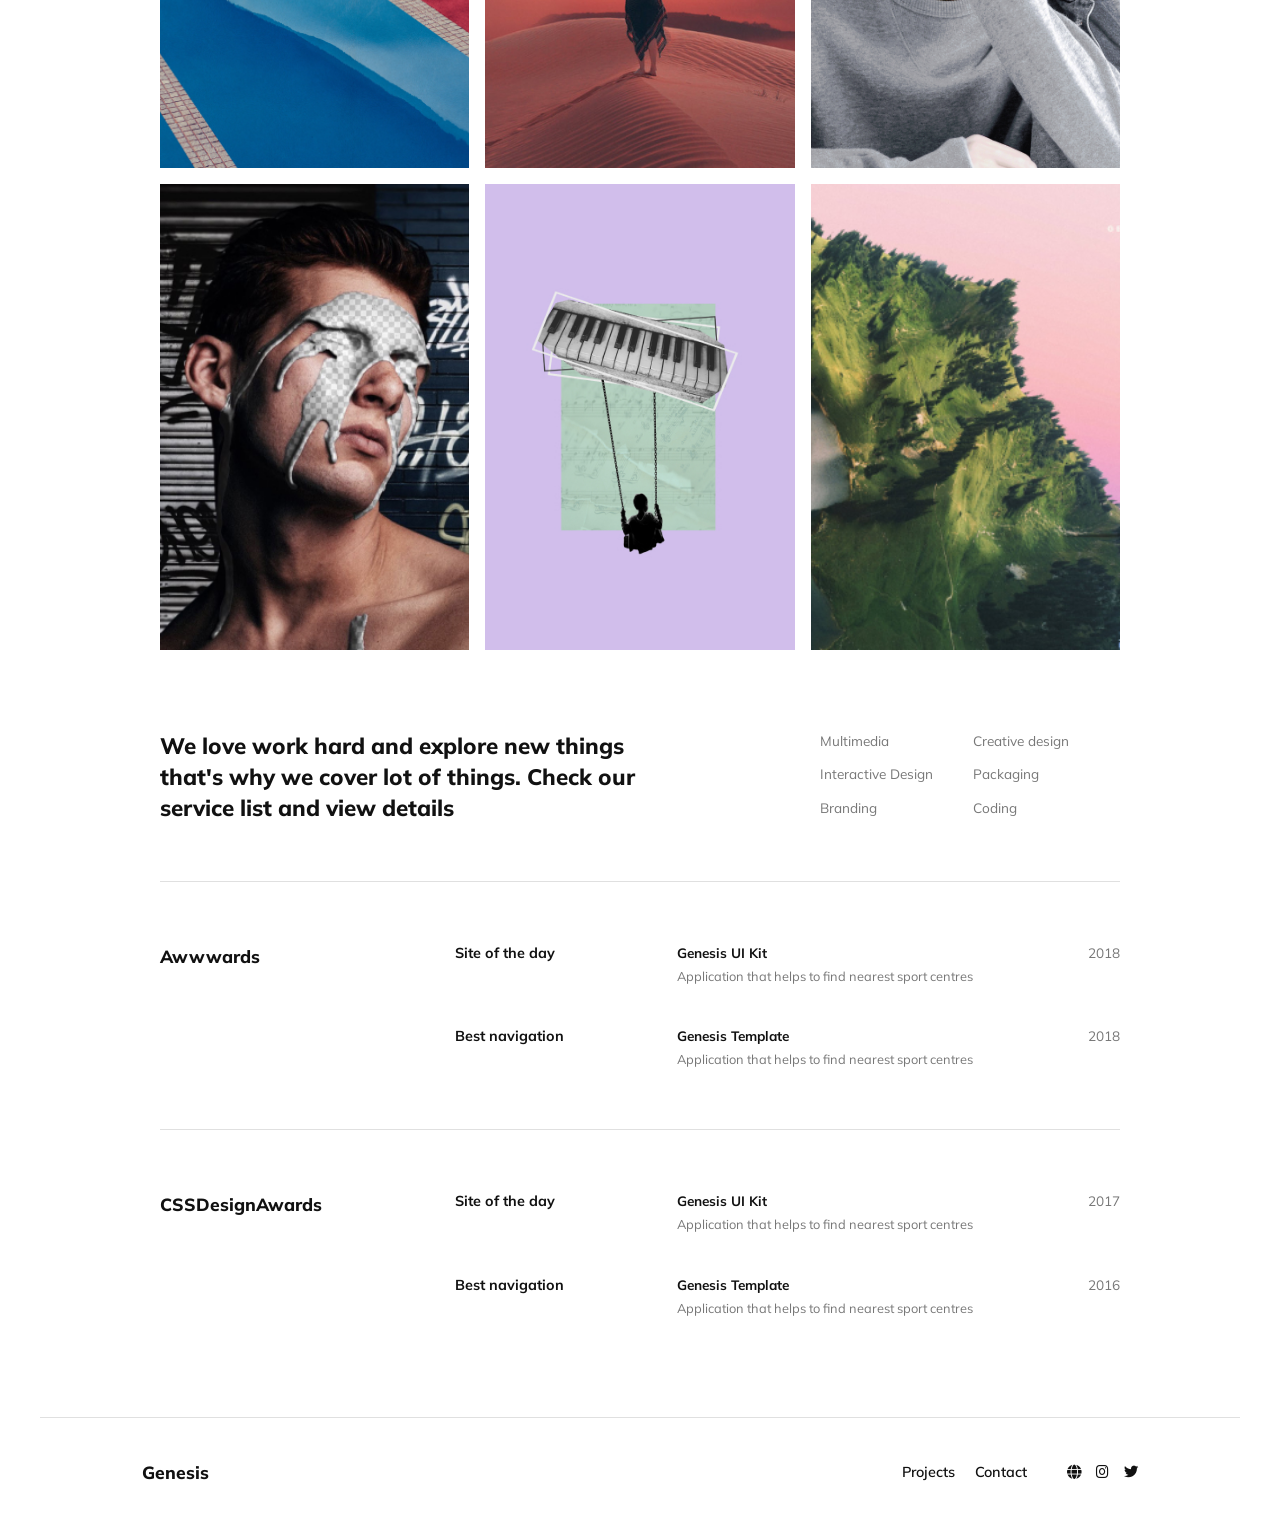
==== commit 9c6b3ad0: "Add responsive navigation and SEO" ====
--- a/index.html
+++ b/index.html
@@ -3,22 +3,45 @@
 <head>
   <meta charset="UTF-8">
   <meta name="viewport" content="width=device-width, initial-scale=1.0">
-  <title>Genesis | Home</title>
+  
+  <!-- SEO Core Tags -->
+  <title>Genesis Portfolio | Product Design & Digital Experiences</title>
+  <meta name="description" content="Portfolio of Bakhtiyar Sattarov, a product designer with experience in digital experiences, branding, interactive design, and mobile applications.">
+  <meta name="keywords" content="product design, UI/UX design, portfolio, Bakhtiyar Sattarov, interactive design, branding">
+  <meta name="author" content="Bakhtiyar Sattarov">
+  <meta name="robots" content="index, follow">
+
+  <!-- Open Graph / Social Media SEO -->
+  <meta property="og:type" content="website">
+  <meta property="og:title" content="Genesis Portfolio | Bakhtiyar Sattarov">
+  <meta property="og:description" content="Explore product design projects, award-winning interfaces, and digital experience case studies.">
+  <meta property="og:image" content="images/hero-banner.jpg">
+
+  <!-- External Styles & Fonts -->
   <link href="https://fonts.googleapis.com/css2?family=Mulish:wght@400;600;700;800&display=swap" rel="stylesheet">
   <link rel="stylesheet" href="https://cdnjs.cloudflare.com/ajax/libs/font-awesome/6.4.0/css/all.min.css">
   <link rel="stylesheet" href="styles/index.css">
+  <script src="main.js"></script>
+
 </head>
 <body>
-  <header class="header">
-    <a href="index.html" class="logo">Genesis</a>
-    <nav class="nav">
-      <ul class="nav_list">
-        <li><a href="index.html" class="active">Home</a></li>
-        <li><a href="project.html">Project Details</a></li>
-        <li><a href="contact.html">Contact</a></li>
-      </ul>
-    </nav>
-  </header>
+ <header class="header">
+  <a href="index.html" class="logo">Genesis</a>
+
+  <!-- Mobile Hamburger Toggle Button -->
+  <button class="nav-toggle" id="navToggle" aria-label="Toggle Navigation">
+    <i class="fas fa-bars"></i>
+  </button>
+
+  <!-- Navigation Menu -->
+  <nav class="nav" id="navMenu">
+    <ul class="nav_list">
+      <li><a href="index.html" class="active">Home</a></li>
+      <li><a href="project.html">Project Details</a></li>
+      <li><a href="contact.html">Contact</a></li>
+    </ul>
+  </nav>
+</header>
     
   <main class="main">
     
--- a/styles/index.css
+++ b/styles/index.css
@@ -1,33 +1,31 @@
-/* Fonts & Reset */
-body {
+* {
   margin: 0;
   padding: 0;
-  font-family: "Mulish", sans-serif;
+  box-sizing: border-box;
+}
+
+body {
+  font-family: "Mulish", sans-serif;
+  color: #111111;
   background-color: #ffffff;
-  color: #111111;
-  box-sizing: border-box;
-}
-
-*, *::before, *::after {
-  box-sizing: inherit;
+  line-height: 1.6;
+  -webkit-font-smoothing: antialiased;
 }
 
 img {
   max-width: 100%;
-  height: auto;
   display: block;
 }
 
-/* Header & Navigation */
 .header {
   display: flex;
   justify-content: space-between;
   align-items: center;
-  padding: 30px 8%;
+  padding: 20px 8%;
   max-width: 1200px;
   margin: 0 auto;
-}
-
+  position: relative;
+}
 .header .logo {
   font-family: "Mulish", sans-serif;
   font-weight: 800;
@@ -35,15 +33,49 @@
   color: #111111;
   text-decoration: none;
 }
-
+.header {
+  /* 1. Hamburger Button Always Visible Across All Screens */
+}
+.header .nav-toggle {
+  display: block !important;
+  background: none;
+  border: none;
+  font-size: 1.5rem;
+  color: #111111;
+  cursor: pointer;
+  padding: 8px;
+  transition: color 0.2s ease;
+}
+.header .nav-toggle:hover {
+  color: #6366f1;
+}
+.header {
+  /* 2. Unified Dropdown Navigation for All Screens */
+}
+.header .nav {
+  display: none; /* Hidden by default until clicked */
+  position: absolute;
+  top: 100%;
+  right: 8%;
+  width: 220px;
+  background-color: #ffffff;
+  box-shadow: 0 10px 25px rgba(0, 0, 0, 0.12);
+  border-radius: 8px;
+  padding: 15px 0;
+  z-index: 1000;
+}
+.header .nav.active {
+  display: block !important; /* Slide down when toggled */
+}
 .header .nav .nav_list {
   display: flex;
-  gap: 30px;
+  flex-direction: column;
+  align-items: center;
+  gap: 15px;
   list-style: none;
   margin: 0;
   padding: 0;
 }
-
 .header .nav .nav_list a {
   font-family: "Mulish", sans-serif;
   text-decoration: none;
@@ -52,20 +84,16 @@
   font-weight: 600;
   transition: color 0.2s ease;
 }
-
-.header .nav .nav_list a.active,
-.header .nav .nav_list a:hover {
-  color: #111111;
-}
-
-/* Main Container */
+.header .nav .nav_list a.active, .header .nav .nav_list a:hover {
+  color: #111111;
+}
+
 .main {
   max-width: 1000px;
   margin: 0 auto;
   padding: 40px 20px 80px;
-}
-
-/* Hero Header Layout */
+  /* Hero Header Layout */
+}
 .main .hero-header {
   display: flex;
   justify-content: space-between;
@@ -73,11 +101,9 @@
   gap: 40px;
   margin-bottom: 50px;
 }
-
 .main .hero-header .hero-title {
   flex: 2;
 }
-
 .main .hero-header .hero-title .tagline {
   display: block;
   font-family: "Mulish", sans-serif;
@@ -86,65 +112,60 @@
   font-size: 0.9rem;
   margin-bottom: 12px;
 }
-
 .main .hero-header .hero-title h1 {
   font-family: "Mulish", sans-serif;
   font-weight: 800;
   font-size: 1.8rem;
   line-height: 1.4;
   color: #111111;
-  margin: 0;
-}
-
+}
+.main .hero-header .hero-title h1 .highlight {
+  color: #6366f1; /* Purple accent for "product designer" */
+}
 .main .hero-header .quote-side {
   flex: 1;
   max-width: 250px;
 }
-
 .main .hero-header .quote-side .quote-line {
   border: 0;
   border-top: 2px solid #111111;
   width: 30px;
-  margin: 0 0 15px 0;
-}
-
+  margin-bottom: 15px;
+}
 .main .hero-header .quote-side p {
   font-family: "Mulish", sans-serif;
   font-size: 0.85rem;
   color: #777777;
   line-height: 1.5;
-  margin: 0;
-}
-
-/* Masonry Grid */
+}
+.main {
+  /* Masonry Grid */
+}
 .main .masonry-grid {
   display: grid;
   grid-template-columns: repeat(3, 1fr);
   gap: 16px;
 }
-
 .main .masonry-grid .grid-item img {
   width: 100%;
   height: 100%;
   object-fit: cover;
 }
-
-/* Services & Awards Section */
+.main {
+  /* Services & Awards Section */
+}
 .main .services-awards {
   margin-top: 80px;
 }
-
 .main .services-awards .services-container {
   display: flex;
   justify-content: space-between;
   gap: 60px;
   margin-bottom: 50px;
 }
-
 .main .services-awards .services-container .services-heading {
   flex: 2;
 }
-
 .main .services-awards .services-container .services-heading h2 {
   font-family: "Mulish", sans-serif;
   font-size: 1.4rem;
@@ -152,21 +173,16 @@
   line-height: 1.4;
   color: #111111;
   max-width: 500px;
-  margin: 0;
-}
-
+}
 .main .services-awards .services-container .services-columns {
   flex: 1;
   display: flex;
   gap: 40px;
 }
-
 .main .services-awards .services-container .services-columns ul {
   list-style: none;
   padding: 0;
-  margin: 0;
-}
-
+}
 .main .services-awards .services-container .services-columns ul li {
   font-family: "Mulish", sans-serif;
   font-size: 0.85rem;
@@ -174,14 +190,14 @@
   margin-bottom: 12px;
   white-space: nowrap;
 }
-
 .main .services-awards .section-divider {
   border: 0;
   border-top: 1px solid #e0e0e0;
   margin: 40px 0;
 }
-
-/* Awards Grid Table */
+.main .services-awards {
+  /* Awards Table */
+}
 .main .services-awards .awards-table .award-row {
   display: grid;
   grid-template-columns: 2fr 1.5fr 2.5fr 0.5fr;
@@ -189,24 +205,20 @@
   padding: 20px 0;
   font-family: "Mulish", sans-serif;
 }
-
 .main .services-awards .awards-table .award-row .award-brand {
   font-size: 1.1rem;
   font-weight: 800;
   color: #111111;
 }
-
 .main .services-awards .awards-table .award-row .award-brand-placeholder {
   display: block;
   width: 100%;
 }
-
 .main .services-awards .awards-table .award-row .award-title {
   font-size: 0.9rem;
   font-weight: 700;
   color: #111111;
 }
-
 .main .services-awards .awards-table .award-row .award-desc strong {
   display: block;
   font-size: 0.85rem;
@@ -214,21 +226,19 @@
   color: #111111;
   margin-bottom: 4px;
 }
-
 .main .services-awards .awards-table .award-row .award-desc p {
   font-size: 0.8rem;
   color: #777777;
   line-height: 1.4;
-  margin: 0;
-}
-
+}
 .main .services-awards .awards-table .award-row .award-year {
   font-size: 0.85rem;
   color: #777777;
   text-align: right;
 }
-
-/* Project Details Page */
+.main {
+  /* Project Details Page Styles */
+}
 .main.project-page .project-header {
   display: flex;
   justify-content: space-between;
@@ -236,24 +246,19 @@
   gap: 60px;
   margin-bottom: 40px;
 }
-
 .main.project-page .project-header .project-title {
   flex: 2;
 }
-
 .main.project-page .project-header .project-title h1 {
   font-family: "Mulish", sans-serif;
   font-size: 2.2rem;
   font-weight: 800;
   line-height: 1.3;
   color: #111111;
-  margin: 0;
-}
-
+}
 .main.project-page .project-header .project-meta {
   flex: 1;
 }
-
 .main.project-page .project-header .project-meta .meta-row {
   display: flex;
   justify-content: space-between;
@@ -263,12 +268,10 @@
   border-bottom: 1px solid #e5e5e5;
   color: #777777;
 }
-
 .main.project-page .project-header .project-meta .meta-row strong {
   color: #111111;
   font-weight: 700;
 }
-
 .main.project-page .hero-banner img {
   width: 100%;
   height: auto;
@@ -276,38 +279,122 @@
   object-fit: cover;
   margin-bottom: 40px;
 }
-
 .main.project-page .project-description {
   margin-bottom: 40px;
 }
-
 .main.project-page .project-description p {
   font-family: "Mulish", sans-serif;
   font-size: 0.9rem;
   color: #777777;
   line-height: 1.7;
   max-width: 900px;
-  margin: 0;
-}
-
+}
 .main.project-page .project-gallery {
   display: grid;
   grid-template-columns: repeat(3, 1fr);
   gap: 20px;
 }
-
 .main.project-page .project-gallery .gallery-item {
   width: 100%;
 }
-
 .main.project-page .project-gallery .gallery-item img {
   width: 100%;
   height: 260px;
   object-fit: cover;
   display: block;
 }
-
-/* Footer */
+.main {
+  /* Contact Page Styles */
+}
+.main.contact-page .contact-intro {
+  margin-bottom: 40px;
+}
+.main.contact-page .contact-intro h1 {
+  font-family: "Mulish", sans-serif;
+  font-size: 2.2rem;
+  font-weight: 800;
+  line-height: 1.3;
+  color: #111111;
+  margin-bottom: 24px;
+}
+.main.contact-page .contact-intro .contact-action .contact-btn {
+  font-family: "Mulish", sans-serif;
+  font-size: 0.95rem;
+  font-weight: 700;
+  background-color: #6366f1;
+  color: #ffffff;
+  border: none;
+  padding: 12px 28px;
+  border-radius: 6px;
+  cursor: pointer;
+  transition: background-color 0.2s ease;
+}
+.main.contact-page .contact-intro .contact-action .contact-btn:hover {
+  background-color: #4f46e5;
+}
+.main.contact-page .contact-intro .contact-action .contact-btn i {
+  margin-right: 8px;
+}
+.main.contact-page .contact-intro .contact-action .phone-number {
+  margin-top: 15px;
+}
+.main.contact-page .contact-intro .contact-action .phone-number a {
+  font-family: "Mulish", sans-serif;
+  font-size: 1.4rem;
+  font-weight: 800;
+  color: #6366f1;
+  text-decoration: none;
+}
+.main.contact-page .contact-intro .contact-action .phone-number p {
+  font-family: "Mulish", sans-serif;
+  font-size: 0.9rem;
+  color: #777777;
+  margin-top: 6px;
+}
+.main.contact-page .map-section img {
+  width: 100%;
+  height: auto;
+  border-radius: 8px;
+}
+.main {
+  /* Responsiveness */
+}
+@media (max-width: 768px) {
+  .main .main .hero-header {
+    flex-direction: column;
+    gap: 20px;
+  }
+  .main .main .masonry-grid {
+    grid-template-columns: repeat(2, 1fr);
+  }
+  .main .main .services-awards .services-container {
+    flex-direction: column;
+    gap: 20px;
+  }
+  .main .main .services-awards .awards-table .award-row {
+    grid-template-columns: 1fr 1fr;
+    gap: 12px;
+  }
+  .main .main .services-awards .awards-table .award-row .award-year {
+    text-align: left;
+  }
+  .main .main.project-page .project-header {
+    flex-direction: column;
+    gap: 30px;
+  }
+  .main .main.project-page .project-gallery {
+    grid-template-columns: repeat(2, 1fr);
+  }
+}
+@media (max-width: 480px) {
+  .main .main .masonry-grid {
+    grid-template-columns: 1fr;
+  }
+  .main .main.project-page .project-gallery {
+    grid-template-columns: 1fr;
+  }
+}
+
 .footer {
   display: flex;
   justify-content: space-between;
@@ -317,7 +404,6 @@
   max-width: 1200px;
   margin: 0 auto;
 }
-
 .footer .footer-logo {
   font-family: "Mulish", sans-serif;
   font-weight: 800;
@@ -325,18 +411,15 @@
   color: #111111;
   text-decoration: none;
 }
-
 .footer .footer-right {
   display: flex;
   align-items: center;
   gap: 40px;
 }
-
 .footer .footer-right .footer-nav {
   display: flex;
   gap: 20px;
 }
-
 .footer .footer-right .footer-nav a {
   font-family: "Mulish", sans-serif;
   font-size: 0.9rem;
@@ -344,58 +427,30 @@
   color: #111111;
   text-decoration: none;
 }
-
+.footer .footer-right .footer-nav a:hover {
+  color: #777777;
+}
 .footer .footer-right .social-icons {
   display: flex;
   gap: 15px;
 }
-
 .footer .footer-right .social-icons a {
   color: #111111;
   font-size: 0.9rem;
   text-decoration: none;
-}
-
-/* Responsiveness Media Queries */
-@media (max-width: 768px) {
-  .main .hero-header {
-    flex-direction: column;
-    gap: 20px;
-  }
-
-  .main .masonry-grid {
-    grid-template-columns: repeat(2, 1fr);
-  }
-
-  .main .services-awards .services-container {
-    flex-direction: column;
-    gap: 20px;
-  }
-
-  .main .services-awards .awards-table .award-row {
-    grid-template-columns: 1fr 1fr;
-    gap: 12px;
-  }
-
-  .main .services-awards .awards-table .award-row .award-year {
-    text-align: left;
-  }
-
-  .main.project-page .project-header {
-    flex-direction: column;
-    gap: 30px;
-  }
-
-  .main.project-page .project-gallery {
-    grid-template-columns: repeat(2, 1fr);
-  }
-
+  transition: color 0.2s ease;
+}
+.footer .footer-right .social-icons a:hover {
+  color: #777777;
+}
+
+/* Responsive adjustment for small screens */
+@media (max-width: 600px) {
   .footer {
     flex-direction: column;
     gap: 20px;
     align-items: flex-start;
   }
-
   .footer .footer-right {
     flex-direction: column;
     align-items: flex-start;
@@ -403,16 +458,4 @@
   }
 }
 
-@media (max-width: 480px) {
-  .main .masonry-grid {
-    grid-template-columns: 1fr;
-  }
-
-  .main.project-page .project-gallery {
-    grid-template-columns: 1fr;
-  }
-}
-
-.main .hero-header .hero-title h1 .highlight {
-  color: #6366f1;
-}+/*# sourceMappingURL=index.css.map */
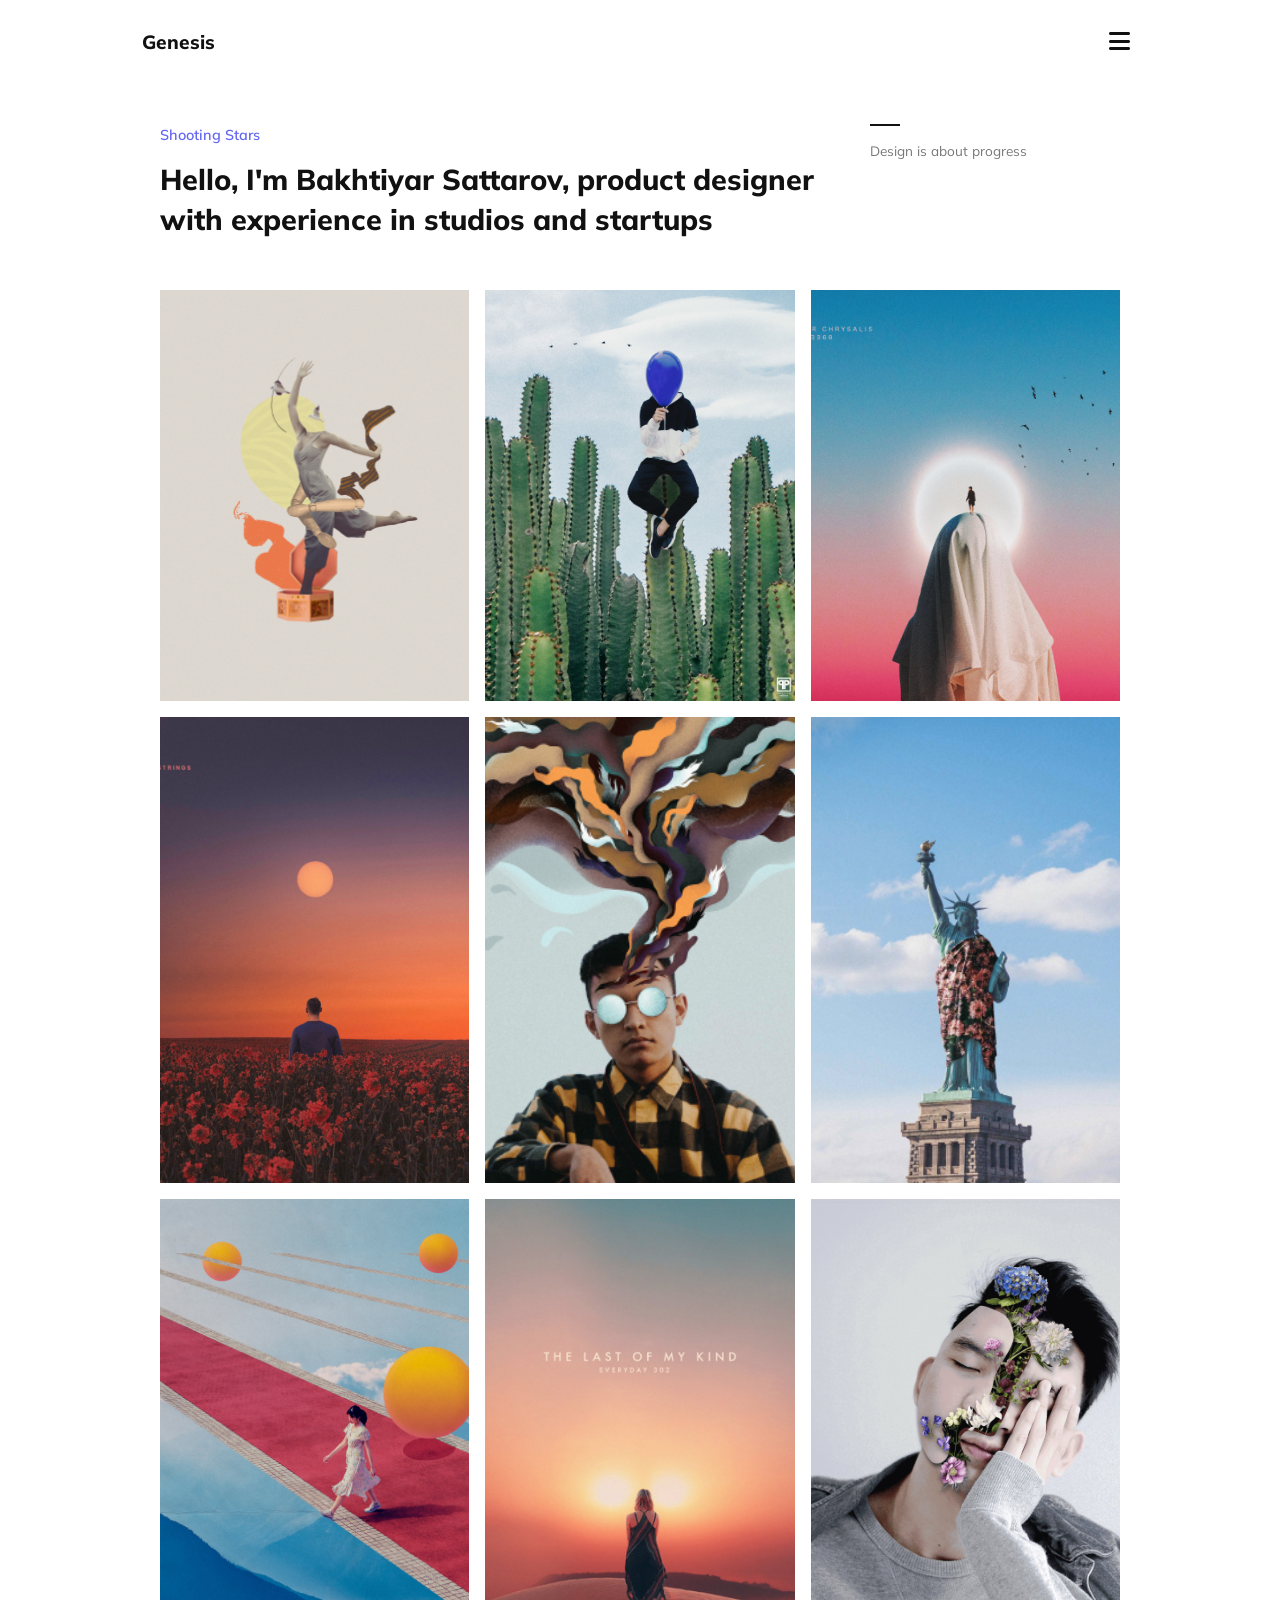
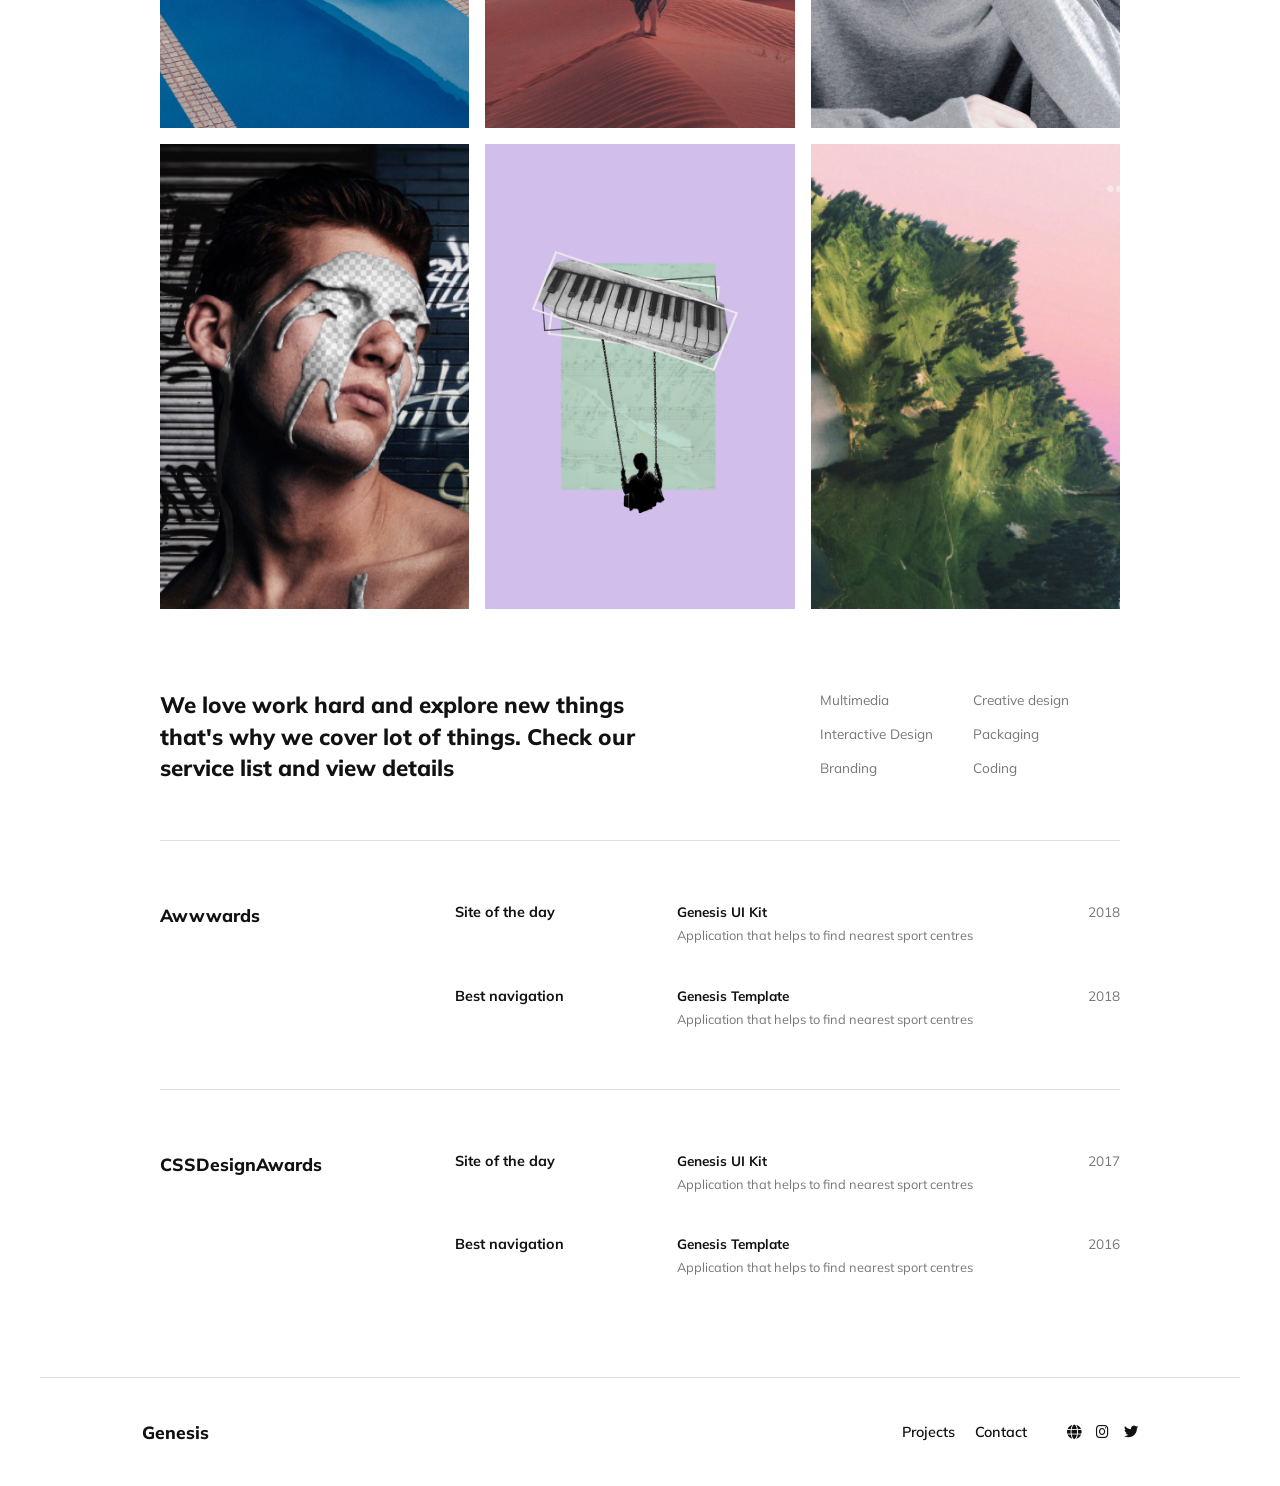
==== commit c306e11f: "Refactor structure: move HTML files to /pages and script to /scripts/script.js; remove Home link; fi" ====
--- a/index.html
+++ b/index.html
@@ -21,35 +21,33 @@
   <link href="https://fonts.googleapis.com/css2?family=Mulish:wght@400;600;700;800&display=swap" rel="stylesheet">
   <link rel="stylesheet" href="https://cdnjs.cloudflare.com/ajax/libs/font-awesome/6.4.0/css/all.min.css">
   <link rel="stylesheet" href="styles/index.css">
-  <script src="main.js"></script>
-
+  <script src="scripts/script.js" defer></script>
 </head>
 <body>
- <header class="header">
-  <a href="index.html" class="logo">Genesis</a>
+  <header class="header">
+    <a href="index.html" class="logo">Genesis</a>
 
-  <!-- Mobile Hamburger Toggle Button -->
-  <button class="nav-toggle" id="navToggle" aria-label="Toggle Navigation">
-    <i class="fas fa-bars"></i>
-  </button>
+    <!-- Mobile Hamburger Toggle Button -->
+    <button class="nav-toggle" id="navToggle" aria-label="Toggle Navigation">
+      <i class="fas fa-bars"></i>
+    </button>
 
-  <!-- Navigation Menu -->
-  <nav class="nav" id="navMenu">
-    <ul class="nav_list">
-      <li><a href="index.html" class="active">Home</a></li>
-      <li><a href="project.html">Project Details</a></li>
-      <li><a href="contact.html">Contact</a></li>
-    </ul>
-  </nav>
-</header>
+    <!-- Navigation Menu -->
+    <nav class="nav" id="navMenu">
+      <ul class="nav_list">
+        <li><a href="pages/project.html">Project Details</a></li>
+        <li><a href="pages/contact.html">Contact</a></li>
+      </ul>
+    </nav>
+  </header>
     
   <main class="main">
     
     <!-- HERO SECTION -->
     <div class="hero-header">
       <div class="hero-title">
-        <span class="tagline">Shooting Stars</span>
-        <h1>Hello, I'm Bakhtiyar Sattarov,<br><span class="highlight">product designer</span> with experience<br>in studios and startups</h1>
+        <p class="tagline"><span>Shooting Stars</span></p>
+        <h1>Hello, I'm Bakhtiyar Sattarov, product designer with experience in studios and startups</h1>
       </div>
       <div class="quote-side">
         <hr class="quote-line" />
@@ -57,27 +55,24 @@
       </div>
     </div>
 
-    <!-- MASONRY GRID (12 IMAGES) -->
+    <!-- MASONRY GRID -->
     <section class="masonry-grid">
-      <div class="grid-item"><img src="images/grid-1.jpg" alt="Work 1"></div>
-      <div class="grid-item"><img src="images/grid-2.jpg" alt="Work 2"></div>
-      <div class="grid-item"><img src="images/grid-3.jpg" alt="Work 3"></div>
-      <div class="grid-item"><img src="images/grid-4.jpg" alt="Work 4"></div>
-      <div class="grid-item"><img src="images/grid-5.jpg" alt="Work 5"></div>
-      <div class="grid-item"><img src="images/grid-6.jpg" alt="Work 6"></div>
-      <div class="grid-item"><img src="images/grid-7.jpg" alt="Work 7"></div>
-      <div class="grid-item"><img src="images/grid-8.jpg" alt="Work 8"></div>
-      <div class="grid-item"><img src="images/grid-9.jpg" alt="Work 9"></div>
-      <div class="grid-item"><img src="images/grid-10.jpg" alt="Work 10"></div>
-      <div class="grid-item"><img src="images/grid-11.jpg" alt="Work 11"></div>
-      <div class="grid-item"><img src="images/grid-12.jpg" alt="Work 12"></div>
-
+      <div class="grid-item"><img src="images/grid-1.jpg" alt="Abstract 3D sculpture render with warm beige tones"></div>
+      <div class="grid-item"><img src="images/grid-2.jpg" alt="Person surrounded by tall cactus plants holding a blue balloon"></div>
+      <div class="grid-item"><img src="images/grid-3.jpg" alt="Person standing on a white hill against a glowing circular backdrop"></div>
+      <div class="grid-item"><img src="images/grid-4.jpg" alt="Minimalist architectural artwork showcase"></div>
+      <div class="grid-item"><img src="images/grid-5.jpg" alt="Creative product branding mockup preview"></div>
+      <div class="grid-item"><img src="images/grid-6.jpg" alt="Digital UI layout component showcase"></div>
+      <div class="grid-item"><img src="images/grid-7.jpg" alt="3D character illustration and composition"></div>
+      <div class="grid-item"><img src="images/grid-8.jpg" alt="Modern mobile app design interface screen"></div>
+      <div class="grid-item"><img src="images/grid-9.jpg" alt="Packaging design typography detail"></div>
+      <div class="grid-item"><img src="images/grid-10.jpg" alt="Interactive web dashboard wireframe"></div>
+      <div class="grid-item"><img src="images/grid-11.jpg" alt="Brand identity design exploration card"></div>
+      <div class="grid-item"><img src="images/grid-12.jpg" alt="Digital art illustration with gradient colors"></div>
     </section>
 
-<!-- SERVICES & AWARDS SECTION -->
+    <!-- SERVICES & AWARDS SECTION -->
     <section class="services-awards">
-      
-      <!-- Services Row -->
       <div class="services-container">
         <div class="services-heading">
           <h2>We love work hard and explore new things that's why we cover lot of things. Check our service list and view details</h2>
@@ -100,55 +95,48 @@
 
       <!-- Awards Section -->
       <div class="awards-table">
-        
-        <!-- Row 1: Awwwards - Site of the day -->
         <div class="award-row">
-          <div class="award-brand">Awwwards</div>
-          <div class="award-title">Site of the day</div>
+          <p class="award-brand">Awwwards</p>
+          <p class="award-title">Site of the day</p>
           <div class="award-desc">
             <strong>Genesis UI Kit</strong>
             <p>Application that helps to find nearest sport centres</p>
           </div>
-          <div class="award-year">2018</div>
+          <p class="award-year">2018</p>
         </div>
 
-        <!-- Row 2: Awwwards - Best navigation -->
         <div class="award-row">
-          <div class="award-brand"></div>
-          <div class="award-title">Best navigation</div>
+          <p class="award-brand"></p>
+          <p class="award-title">Best navigation</p>
           <div class="award-desc">
             <strong>Genesis Template</strong>
             <p>Application that helps to find nearest sport centres</p>
           </div>
-          <div class="award-year">2018</div>
+          <p class="award-year">2018</p>
         </div>
 
         <hr class="section-divider" />
 
-        <!-- Row 3: CSSDesignAwards - Site of the day -->
         <div class="award-row">
-          <div class="award-brand">CSSDesignAwards</div>
-          <div class="award-title">Site of the day</div>
+          <p class="award-brand">CSSDesignAwards</p>
+          <p class="award-title">Site of the day</p>
           <div class="award-desc">
             <strong>Genesis UI Kit</strong>
             <p>Application that helps to find nearest sport centres</p>
           </div>
-          <div class="award-year">2017</div>
+          <p class="award-year">2017</p>
         </div>
 
-        <!-- Row 4: CSSDesignAwards - Best navigation -->
         <div class="award-row">
-          <div class="award-brand"></div>
-          <div class="award-title">Best navigation</div>
+          <p class="award-brand"></p>
+          <p class="award-title">Best navigation</p>
           <div class="award-desc">
             <strong>Genesis Template</strong>
             <p>Application that helps to find nearest sport centres</p>
           </div>
-          <div class="award-year">2016</div>
+          <p class="award-year">2016</p>
         </div>
-
       </div>
-
     </section>
    
   </main>
@@ -158,8 +146,8 @@
 
     <div class="footer-right">
       <nav class="footer-nav">
-        <a href="project.html">Projects</a>
-        <a href="contact.html">Contact</a>
+        <a href="pages/project.html">Projects</a>
+        <a href="pages/contact.html">Contact</a>
       </nav>
       <div class="social-icons">
         <a href="#" aria-label="Website"><i class="fas fa-globe"></i></a>
@@ -168,18 +156,5 @@
       </div>
     </div>
   </footer>
-
-  <!-- Toggle JavaScript -->
-  <script>
-    function toggleServices() {
-      const services = document.getElementById('servicesList');
-      services.classList.toggle('active');
-    }
-
-    function toggleAward(id) {
-      const content = document.getElementById(id);
-      content.classList.toggle('active');
-    }
-  </script>
 </body>
 </html>
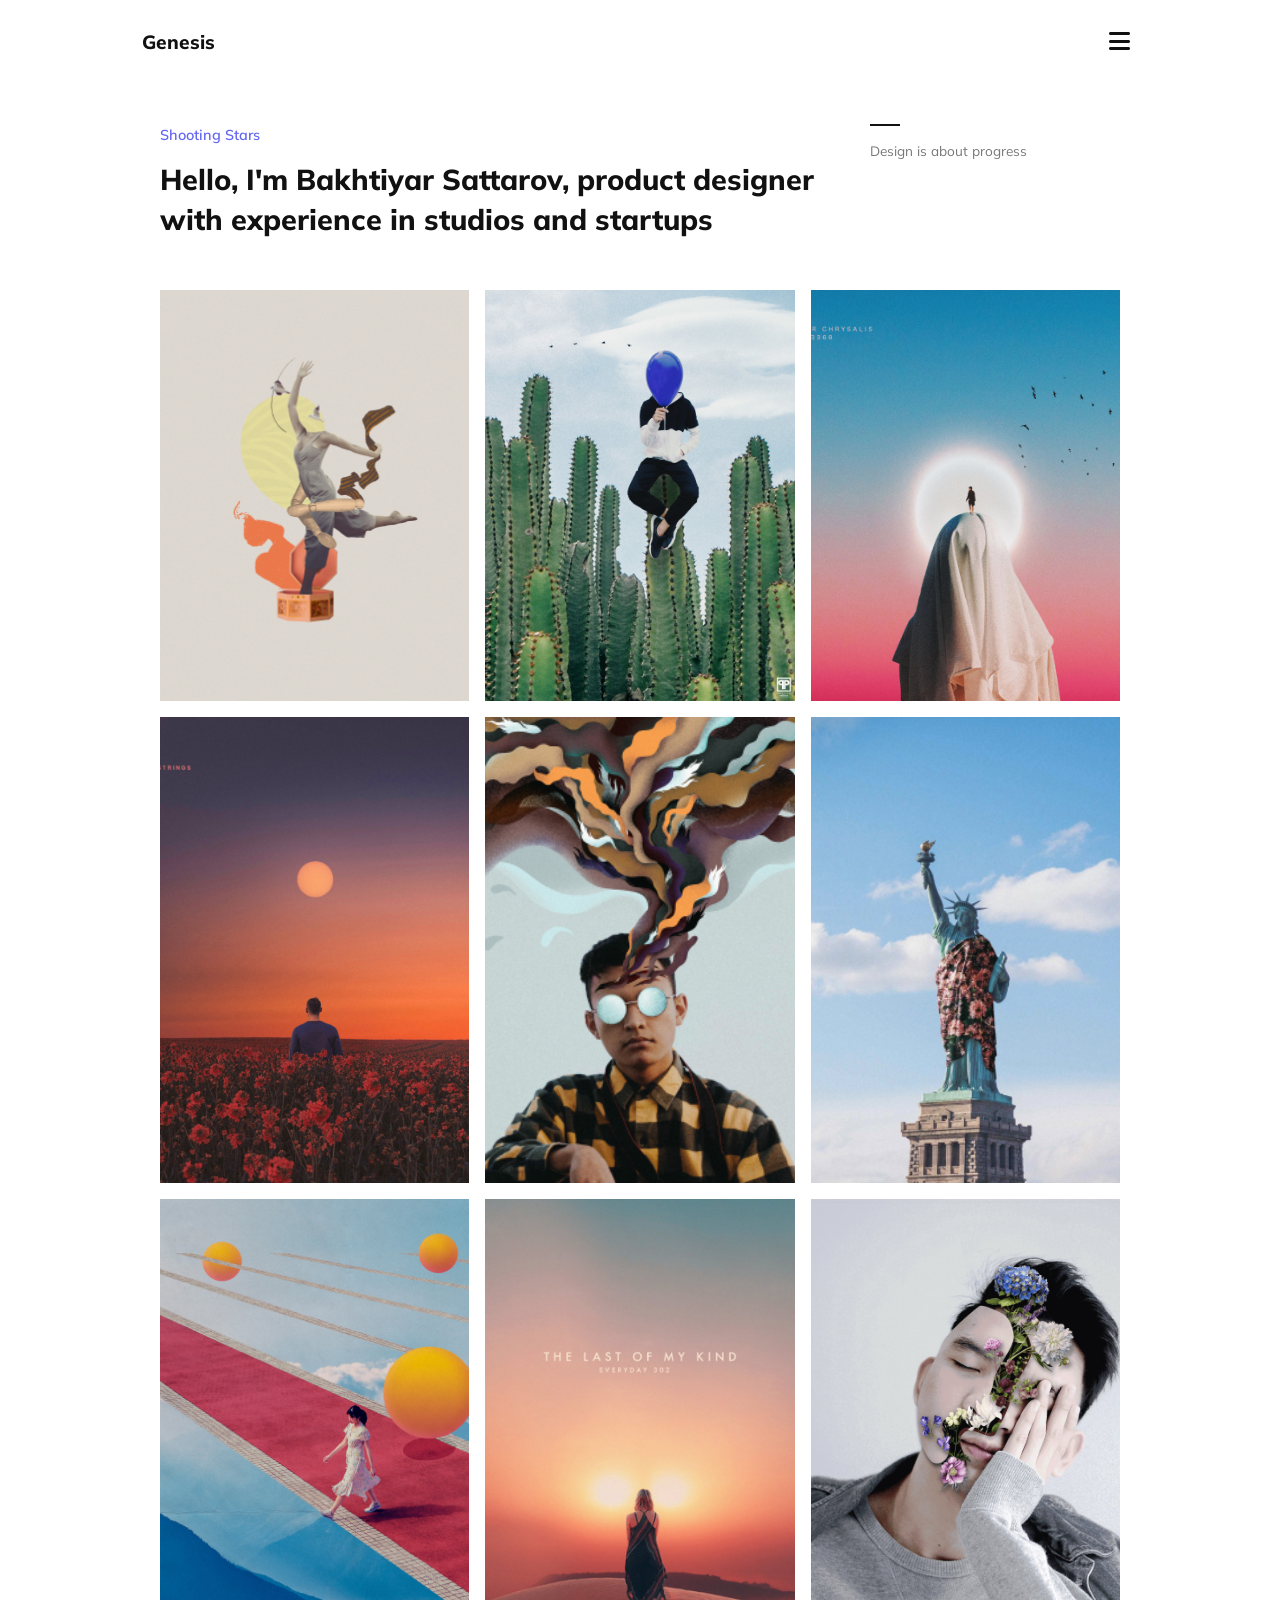
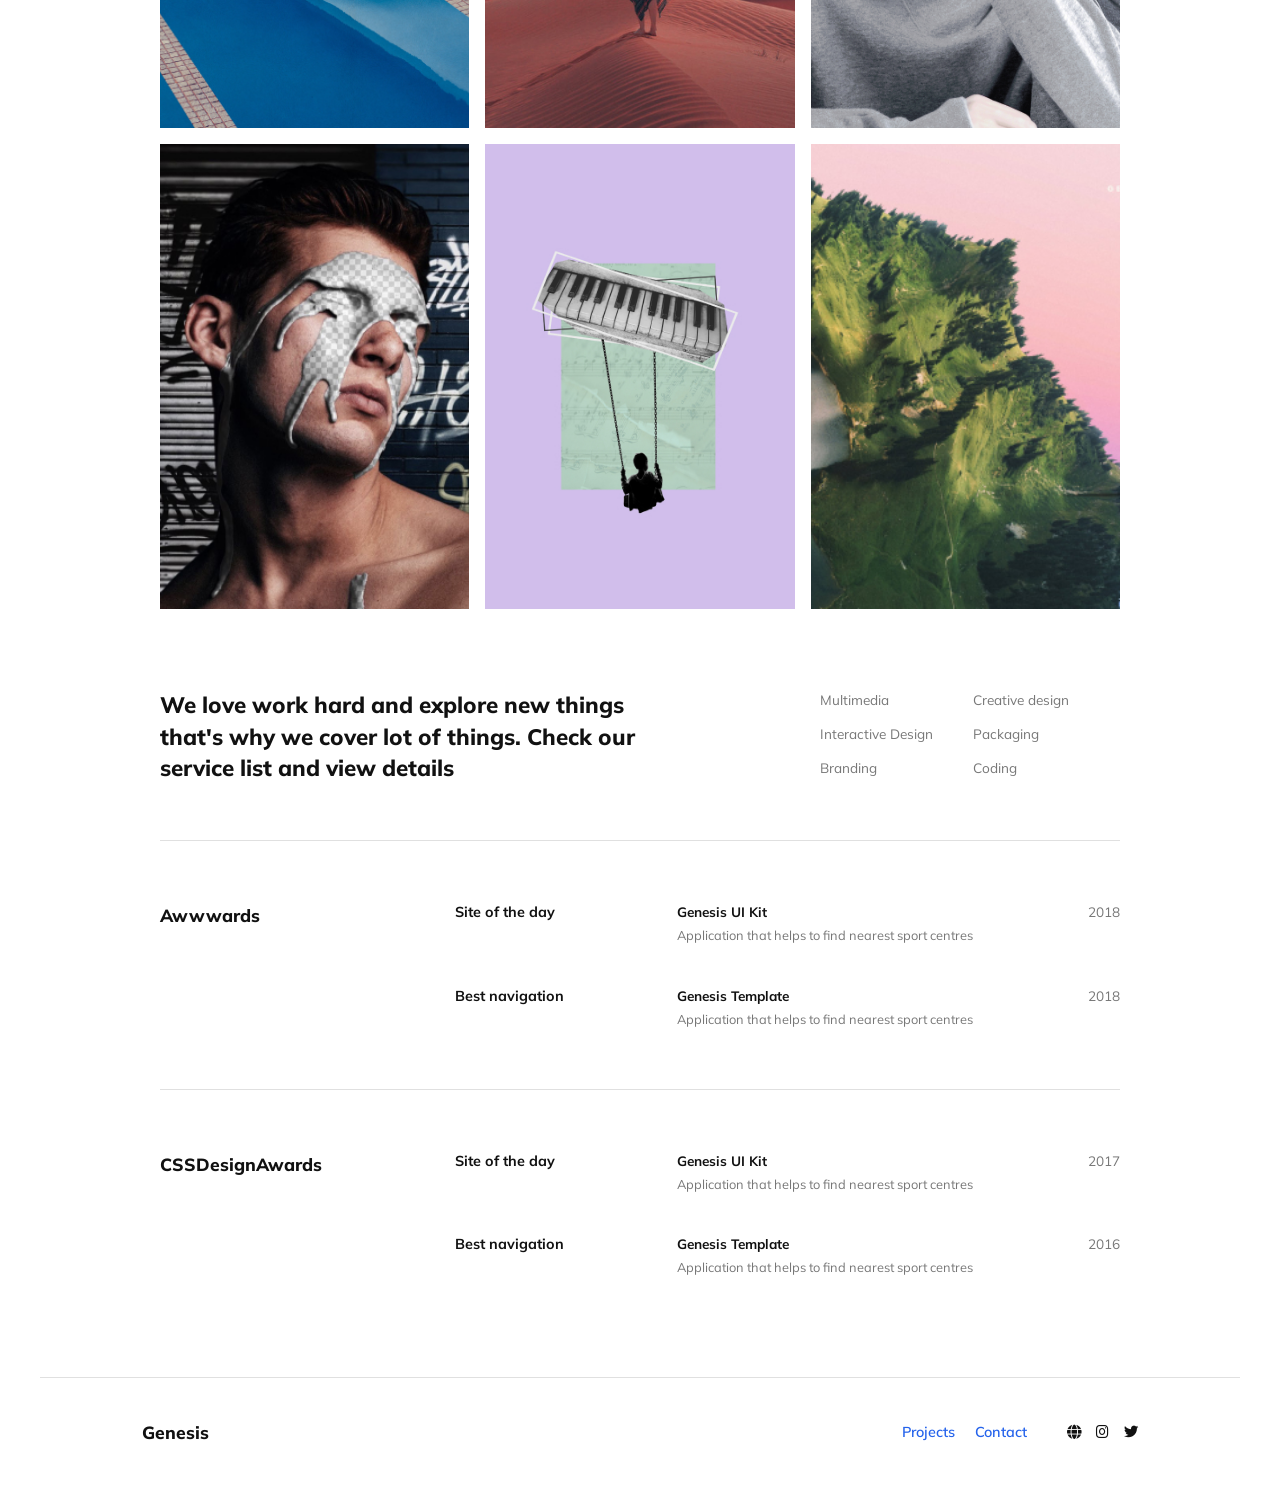
==== commit 40718b9b: "Add Home link back to navigation menu across all pages" ====
--- a/index.html
+++ b/index.html
@@ -35,6 +35,7 @@
     <!-- Navigation Menu -->
     <nav class="nav" id="navMenu">
       <ul class="nav_list">
+        <li><a href="index.html" class="active">Home</a></li>
         <li><a href="pages/project.html">Project Details</a></li>
         <li><a href="pages/contact.html">Contact</a></li>
       </ul>
--- a/styles/index.css
+++ b/styles/index.css
@@ -419,16 +419,19 @@
 .footer .footer-right .footer-nav {
   display: flex;
   gap: 20px;
+  list-style: none; /* Removes any list dots */
+  padding: 0;
+  margin: 0;
 }
 .footer .footer-right .footer-nav a {
   font-family: "Mulish", sans-serif;
   font-size: 0.9rem;
   font-weight: 600;
-  color: #111111;
+  color: #2563eb; /* Changes link color to blue */
   text-decoration: none;
 }
 .footer .footer-right .footer-nav a:hover {
-  color: #777777;
+  color: #1d4ed8; /* Darker blue on hover */
 }
 .footer .footer-right .social-icons {
   display: flex;
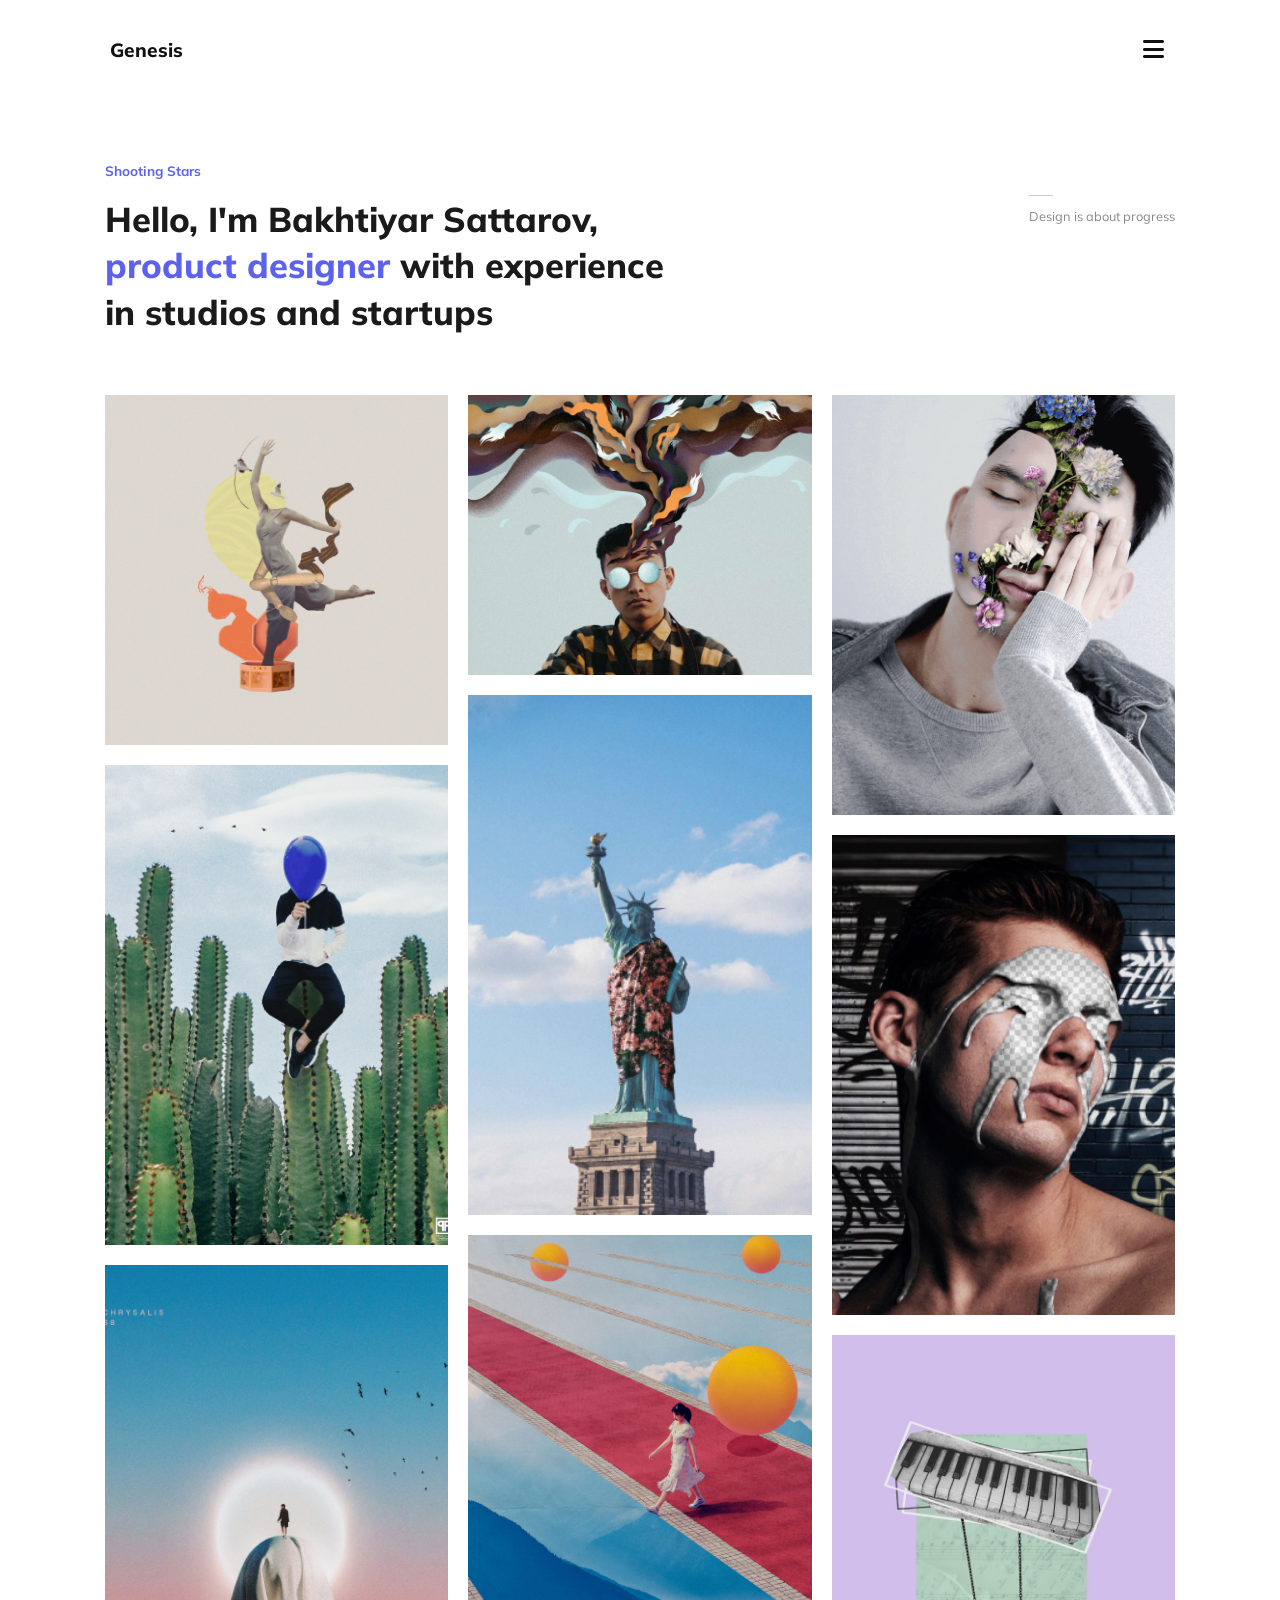
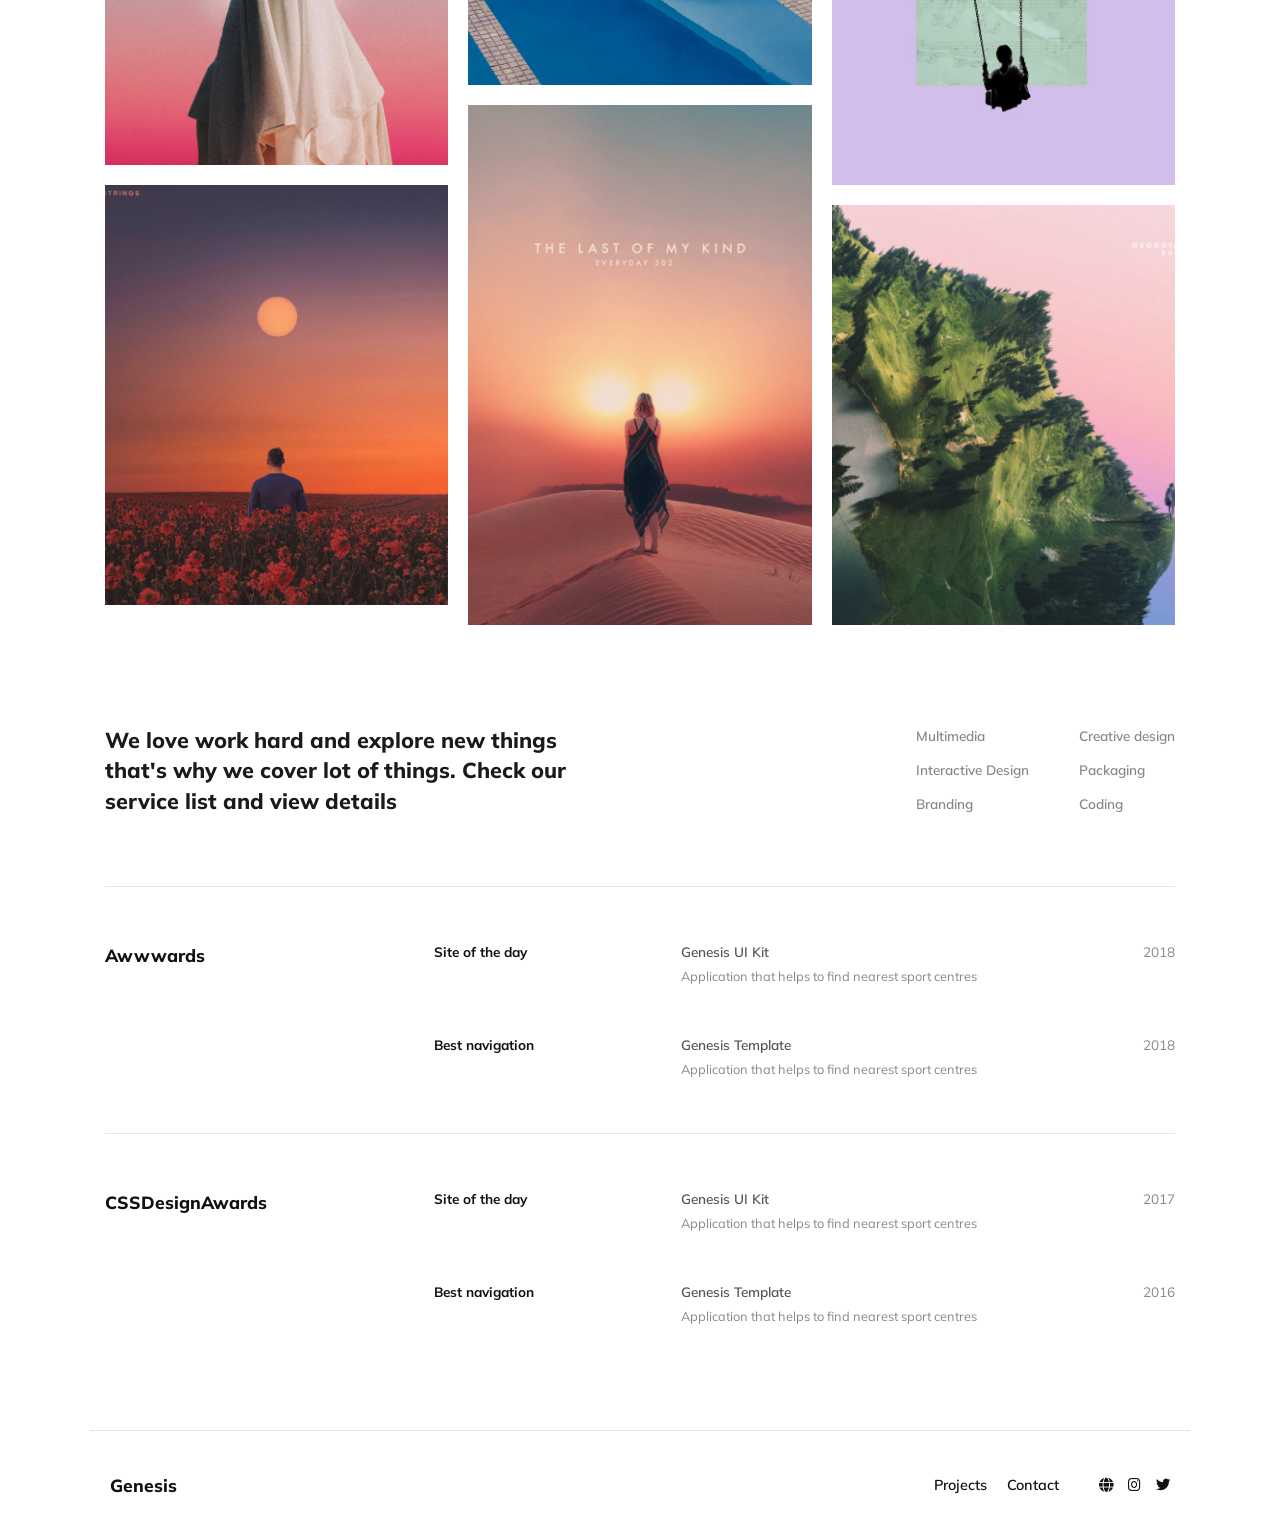
==== commit 9d73c9fe: "Fix semantic HTML tags, restore missing paragraphs and contact form" ====
--- a/index.html
+++ b/index.html
@@ -24,53 +24,69 @@
   <script src="scripts/script.js" defer></script>
 </head>
 <body>
-  <header class="header">
-    <a href="index.html" class="logo">Genesis</a>
+ <header class="header">
+  <a href="index.html" class="logo">Genesis</a>
+  
+  <button class="nav-toggle" id="navToggle" aria-label="Toggle Navigation">
+    <i class="fas fa-bars"></i>
+  </button>
 
-    <!-- Mobile Hamburger Toggle Button -->
-    <button class="nav-toggle" id="navToggle" aria-label="Toggle Navigation">
-      <i class="fas fa-bars"></i>
-    </button>
+  <nav class="nav" id="navMenu">
+    <ul class="nav_list">
+      <li><a href="index.html" class="active">Home</a></li>
+      <li><a href="pages/project.html">Projects</a></li>
+      <li><a href="pages/contact.html">Contact</a></li>
+    </ul>
+  </nav>
+</header>
+  
+   <main class="main">
+  <!-- HERO SECTION -->
+  <div class="hero-header">
+   <div class="hero-title">
+  <p class="tagline">Shooting Stars</p>
+  <h1>
+    <span>Hello, I'm Bakhtiyar Sattarov,</span>
+    <span class="hero-line-2"><span class="accent-text">product designer</span> with experience</span>
+    <span>in studios and startups</span>
+  </h1>
+</div>
 
-    <!-- Navigation Menu -->
-    <nav class="nav" id="navMenu">
-      <ul class="nav_list">
-        <li><a href="index.html" class="active">Home</a></li>
-        <li><a href="pages/project.html">Project Details</a></li>
-        <li><a href="pages/contact.html">Contact</a></li>
-      </ul>
-    </nav>
-  </header>
-    
-  <main class="main">
-    
-    <!-- HERO SECTION -->
-    <div class="hero-header">
-      <div class="hero-title">
-        <p class="tagline"><span>Shooting Stars</span></p>
-        <h1>Hello, I'm Bakhtiyar Sattarov, product designer with experience in studios and startups</h1>
-      </div>
-      <div class="quote-side">
-        <hr class="quote-line" />
-        <p>Design is about progress</p>
-      </div>
+    <!-- Right Side Quote -->
+    <div class="quote-side">
+      <span class="quote-line"></span>
+      <p class="quote-text">Design is about progress</p>
+    </div>
+  </div>
+
+<!-- GRID FRAME CONTAINER -->
+<div class="grid-frame">
+  <section class="masonry-grid">
+    <!-- Column 1 -->
+    <div class="masonry-column">
+      <div class="grid-item"><img src="images/grid-1.jpg" alt="Project 1"></div>
+      <div class="grid-item"><img src="images/grid-2.jpg" alt="Project 2"></div>
+      <div class="grid-item"><img src="images/grid-3.jpg" alt="Project 3"></div>
+      <div class="grid-item"><img src="images/grid-4.jpg" alt="Project 4"></div>
     </div>
 
-    <!-- MASONRY GRID -->
-    <section class="masonry-grid">
-      <div class="grid-item"><img src="images/grid-1.jpg" alt="Abstract 3D sculpture render with warm beige tones"></div>
-      <div class="grid-item"><img src="images/grid-2.jpg" alt="Person surrounded by tall cactus plants holding a blue balloon"></div>
-      <div class="grid-item"><img src="images/grid-3.jpg" alt="Person standing on a white hill against a glowing circular backdrop"></div>
-      <div class="grid-item"><img src="images/grid-4.jpg" alt="Minimalist architectural artwork showcase"></div>
-      <div class="grid-item"><img src="images/grid-5.jpg" alt="Creative product branding mockup preview"></div>
-      <div class="grid-item"><img src="images/grid-6.jpg" alt="Digital UI layout component showcase"></div>
-      <div class="grid-item"><img src="images/grid-7.jpg" alt="3D character illustration and composition"></div>
-      <div class="grid-item"><img src="images/grid-8.jpg" alt="Modern mobile app design interface screen"></div>
-      <div class="grid-item"><img src="images/grid-9.jpg" alt="Packaging design typography detail"></div>
-      <div class="grid-item"><img src="images/grid-10.jpg" alt="Interactive web dashboard wireframe"></div>
-      <div class="grid-item"><img src="images/grid-11.jpg" alt="Brand identity design exploration card"></div>
-      <div class="grid-item"><img src="images/grid-12.jpg" alt="Digital art illustration with gradient colors"></div>
-    </section>
+    <!-- Column 2 -->
+    <div class="masonry-column">
+      <div class="grid-item"><img src="images/grid-5.jpg" alt="Project 5"></div>
+      <div class="grid-item"><img src="images/grid-6.jpg" alt="Project 6"></div>
+      <div class="grid-item"><img src="images/grid-7.jpg" alt="Project 7"></div>
+      <div class="grid-item"><img src="images/grid-8.jpg" alt="Project 8"></div>
+    </div>
+
+    <!-- Column 3 -->
+    <div class="masonry-column">
+      <div class="grid-item"><img src="images/grid-9.jpg" alt="Project 9"></div>
+      <div class="grid-item"><img src="images/grid-10.jpg" alt="Project 10"></div>
+      <div class="grid-item"><img src="images/grid-11.jpg" alt="Project 11"></div>
+      <div class="grid-item"><img src="images/grid-12.jpg" alt="Project 12"></div>
+    </div>
+  </section>
+</div>
 
     <!-- SERVICES & AWARDS SECTION -->
     <section class="services-awards">
--- a/styles/index.css
+++ b/styles/index.css
@@ -1,3 +1,4 @@
+@import url("https://fonts.googleapis.com/css2?family=Mulish:wght@400;600;700;800&display=swap");
 * {
   margin: 0;
   padding: 0;
@@ -18,12 +19,14 @@
 }
 
 .header {
+  width: 100%;
+  max-width: 1100px;
+  margin: 0 auto;
+  padding: 30px 20px;
   display: flex;
   justify-content: space-between;
   align-items: center;
-  padding: 20px 8%;
-  max-width: 1200px;
-  margin: 0 auto;
+  box-sizing: border-box;
   position: relative;
 }
 .header .logo {
@@ -33,376 +36,283 @@
   color: #111111;
   text-decoration: none;
 }
-.header {
-  /* 1. Hamburger Button Always Visible Across All Screens */
-}
-.header .nav-toggle {
-  display: block !important;
+
+/* Burger Toggle Button (Always visible on top right) */
+.nav-toggle {
+  display: block;
   background: none;
   border: none;
   font-size: 1.5rem;
   color: #111111;
   cursor: pointer;
-  padding: 8px;
+  padding: 6px;
   transition: color 0.2s ease;
 }
-.header .nav-toggle:hover {
-  color: #6366f1;
-}
-.header {
-  /* 2. Unified Dropdown Navigation for All Screens */
-}
-.header .nav {
-  display: none; /* Hidden by default until clicked */
+.nav-toggle:hover {
+  color: #5c62ec;
+}
+
+/* Dropdown Menu (Hidden until burger button is clicked) */
+.nav {
+  display: none;
   position: absolute;
   top: 100%;
-  right: 8%;
-  width: 220px;
+  right: 20px;
+  width: 180px;
   background-color: #ffffff;
   box-shadow: 0 10px 25px rgba(0, 0, 0, 0.12);
   border-radius: 8px;
-  padding: 15px 0;
+  padding: 15px 20px;
   z-index: 1000;
 }
-.header .nav.active {
-  display: block !important; /* Slide down when toggled */
-}
-.header .nav .nav_list {
+.nav.active {
+  display: block !important;
+}
+.nav .nav_list {
   display: flex;
   flex-direction: column;
-  align-items: center;
-  gap: 15px;
+  gap: 12px;
   list-style: none;
   margin: 0;
   padding: 0;
 }
-.header .nav .nav_list a {
+.nav .nav_list a {
   font-family: "Mulish", sans-serif;
   text-decoration: none;
   color: #777777;
-  font-size: 0.95rem;
+  font-size: 0.9rem;
   font-weight: 600;
-  transition: color 0.2s ease;
-}
-.header .nav .nav_list a.active, .header .nav .nav_list a:hover {
-  color: #111111;
-}
-
+}
+.nav .nav_list a.active, .nav .nav_list a:hover {
+  color: #111111;
+}
+
+/* Main Container centered at 1110px matching Figma */
 .main {
-  max-width: 1000px;
+  width: 100%;
+  max-width: 1110px;
   margin: 0 auto;
   padding: 40px 20px 80px;
-  /* Hero Header Layout */
+  box-sizing: border-box;
+  /* Hero Header */
 }
 .main .hero-header {
   display: flex;
   justify-content: space-between;
   align-items: flex-start;
-  gap: 40px;
-  margin-bottom: 50px;
+  margin-top: 20px;
+  margin-bottom: 60px;
 }
 .main .hero-header .hero-title {
-  flex: 2;
+  max-width: 650px;
 }
 .main .hero-header .hero-title .tagline {
-  display: block;
-  font-family: "Mulish", sans-serif;
-  color: #6366f1;
-  font-weight: 600;
-  font-size: 0.9rem;
-  margin-bottom: 12px;
+  font-family: "Mulish", sans-serif;
+  font-size: 0.85rem;
+  font-weight: 700;
+  color: #5c62ec;
+  margin-bottom: 14px;
 }
 .main .hero-header .hero-title h1 {
   font-family: "Mulish", sans-serif;
-  font-weight: 800;
-  font-size: 1.8rem;
-  line-height: 1.4;
-  color: #111111;
-}
-.main .hero-header .hero-title h1 .highlight {
-  color: #6366f1; /* Purple accent for "product designer" */
+  font-size: 2.15rem;
+  font-weight: 800;
+  line-height: 1.35;
+  color: #1a1a1a;
+  margin: 0;
+}
+.main .hero-header .hero-title h1 span {
+  display: block;
+}
+.main .hero-header .hero-title h1 .hero-line-2 {
+  color: #1a1a1a;
+}
+.main .hero-header .hero-title h1 .hero-line-2 .accent-text,
+.main .hero-header .hero-title h1 .hero-line-2 span.accent-text {
+  color: #5c62ec !important;
+  display: inline !important;
+  font-weight: 800;
 }
 .main .hero-header .quote-side {
+  display: flex;
+  flex-direction: column;
+  align-items: flex-start;
+  gap: 10px;
+  margin-top: 35px;
+}
+.main .hero-header .quote-side .quote-line {
+  display: block;
+  width: 24px;
+  height: 1px;
+  background-color: #cccccc;
+}
+.main .hero-header .quote-side .quote-text {
+  font-family: "Mulish", sans-serif;
+  font-size: 0.8rem;
+  color: #888888;
+  margin: 0;
+}
+.main {
+  /* Pixel-Perfect Frame Grid */
+}
+.main .grid-frame {
+  width: 100%;
+  max-width: 1110px;
+  margin: 0 auto;
+}
+.main .grid-frame .masonry-grid {
+  display: flex;
+  justify-content: space-between;
+  gap: 20px;
+  width: 100%;
+}
+.main .grid-frame .masonry-grid .masonry-column {
+  display: flex;
+  flex-direction: column;
+  gap: 20px;
   flex: 1;
-  max-width: 250px;
-}
-.main .hero-header .quote-side .quote-line {
-  border: 0;
-  border-top: 2px solid #111111;
-  width: 30px;
-  margin-bottom: 15px;
-}
-.main .hero-header .quote-side p {
-  font-family: "Mulish", sans-serif;
-  font-size: 0.85rem;
-  color: #777777;
-  line-height: 1.5;
-}
-.main {
-  /* Masonry Grid */
-}
-.main .masonry-grid {
-  display: grid;
-  grid-template-columns: repeat(3, 1fr);
-  gap: 16px;
-}
-.main .masonry-grid .grid-item img {
+  width: 0;
+}
+.main .grid-frame .masonry-grid .masonry-column .grid-item {
+  width: 100%;
+  position: relative;
+  overflow: hidden;
+}
+.main .grid-frame .masonry-grid .masonry-column .grid-item img {
   width: 100%;
   height: 100%;
-  object-fit: cover;
+  display: block;
+  object-fit: cover; /* Fits image perfectly into container without distortion */
+}
+.main .grid-frame .masonry-grid {
+  /* Fixed Proportional Heights Per Column to Align Baseline Exactly */
+}
+.main .grid-frame .masonry-grid .masonry-column:nth-child(1) .grid-item:nth-child(1) {
+  height: 350px;
+}
+.main .grid-frame .masonry-grid .masonry-column:nth-child(1) .grid-item:nth-child(2) {
+  height: 480px;
+}
+.main .grid-frame .masonry-grid .masonry-column:nth-child(1) .grid-item:nth-child(3) {
+  height: 500px;
+}
+.main .grid-frame .masonry-grid .masonry-column:nth-child(1) .grid-item:nth-child(4) {
+  height: 420px;
+}
+.main .grid-frame .masonry-grid .masonry-column:nth-child(2) .grid-item:nth-child(1) {
+  height: 280px;
+}
+.main .grid-frame .masonry-grid .masonry-column:nth-child(2) .grid-item:nth-child(2) {
+  height: 520px;
+}
+.main .grid-frame .masonry-grid .masonry-column:nth-child(2) .grid-item:nth-child(3) {
+  height: 450px;
+}
+.main .grid-frame .masonry-grid .masonry-column:nth-child(2) .grid-item:nth-child(4) {
+  height: 520px;
+}
+.main .grid-frame .masonry-grid .masonry-column:nth-child(3) .grid-item:nth-child(1) {
+  height: 420px;
+}
+.main .grid-frame .masonry-grid .masonry-column:nth-child(3) .grid-item:nth-child(2) {
+  height: 480px;
+}
+.main .grid-frame .masonry-grid .masonry-column:nth-child(3) .grid-item:nth-child(3) {
+  height: 450px;
+}
+.main .grid-frame .masonry-grid .masonry-column:nth-child(3) .grid-item:nth-child(4) {
+  height: 420px;
 }
 .main {
   /* Services & Awards Section */
 }
 .main .services-awards {
-  margin-top: 80px;
+  margin-top: 100px;
 }
 .main .services-awards .services-container {
   display: flex;
   justify-content: space-between;
   gap: 60px;
-  margin-bottom: 50px;
-}
-.main .services-awards .services-container .services-heading {
-  flex: 2;
+  margin-bottom: 60px;
 }
 .main .services-awards .services-container .services-heading h2 {
   font-family: "Mulish", sans-serif;
-  font-size: 1.4rem;
+  font-size: 1.35rem;
   font-weight: 800;
   line-height: 1.4;
-  color: #111111;
-  max-width: 500px;
+  color: #1a1a1a;
+  max-width: 480px;
 }
 .main .services-awards .services-container .services-columns {
-  flex: 1;
-  display: flex;
-  gap: 40px;
+  display: flex;
+  gap: 50px;
 }
 .main .services-awards .services-container .services-columns ul {
   list-style: none;
   padding: 0;
+  margin: 0;
 }
 .main .services-awards .services-container .services-columns ul li {
   font-family: "Mulish", sans-serif;
   font-size: 0.85rem;
-  color: #777777;
+  font-weight: 600;
+  color: #888888;
   margin-bottom: 12px;
   white-space: nowrap;
 }
 .main .services-awards .section-divider {
-  border: 0;
-  border-top: 1px solid #e0e0e0;
-  margin: 40px 0;
-}
-.main .services-awards {
-  /* Awards Table */
+  border: none;
+  border-top: 1px solid #e5e5e5;
+  margin: 30px 0;
 }
 .main .services-awards .awards-table .award-row {
   display: grid;
   grid-template-columns: 2fr 1.5fr 2.5fr 0.5fr;
   align-items: start;
-  padding: 20px 0;
-  font-family: "Mulish", sans-serif;
+  padding: 24px 0;
 }
 .main .services-awards .awards-table .award-row .award-brand {
+  font-family: "Mulish", sans-serif;
   font-size: 1.1rem;
   font-weight: 800;
   color: #111111;
 }
-.main .services-awards .awards-table .award-row .award-brand-placeholder {
-  display: block;
-  width: 100%;
-}
 .main .services-awards .awards-table .award-row .award-title {
-  font-size: 0.9rem;
+  font-family: "Mulish", sans-serif;
+  font-size: 0.85rem;
   font-weight: 700;
   color: #111111;
 }
 .main .services-awards .awards-table .award-row .award-desc strong {
   display: block;
-  font-size: 0.85rem;
-  font-weight: 700;
-  color: #111111;
+  font-family: "Mulish", sans-serif;
+  font-size: 0.85rem;
+  font-weight: 600;
+  color: #555555;
   margin-bottom: 4px;
 }
 .main .services-awards .awards-table .award-row .award-desc p {
+  font-family: "Mulish", sans-serif;
   font-size: 0.8rem;
-  color: #777777;
-  line-height: 1.4;
+  color: #888888;
+  line-height: 1.5;
+  margin: 0;
 }
 .main .services-awards .awards-table .award-row .award-year {
-  font-size: 0.85rem;
-  color: #777777;
+  font-family: "Mulish", sans-serif;
+  font-size: 0.85rem;
+  color: #888888;
   text-align: right;
 }
-.main {
-  /* Project Details Page Styles */
-}
-.main.project-page .project-header {
-  display: flex;
-  justify-content: space-between;
-  align-items: flex-start;
-  gap: 60px;
-  margin-bottom: 40px;
-}
-.main.project-page .project-header .project-title {
-  flex: 2;
-}
-.main.project-page .project-header .project-title h1 {
-  font-family: "Mulish", sans-serif;
-  font-size: 2.2rem;
-  font-weight: 800;
-  line-height: 1.3;
-  color: #111111;
-}
-.main.project-page .project-header .project-meta {
-  flex: 1;
-}
-.main.project-page .project-header .project-meta .meta-row {
-  display: flex;
-  justify-content: space-between;
-  font-family: "Mulish", sans-serif;
-  font-size: 0.85rem;
-  padding: 10px 0;
-  border-bottom: 1px solid #e5e5e5;
-  color: #777777;
-}
-.main.project-page .project-header .project-meta .meta-row strong {
-  color: #111111;
-  font-weight: 700;
-}
-.main.project-page .hero-banner img {
-  width: 100%;
-  height: auto;
-  max-height: 500px;
-  object-fit: cover;
-  margin-bottom: 40px;
-}
-.main.project-page .project-description {
-  margin-bottom: 40px;
-}
-.main.project-page .project-description p {
-  font-family: "Mulish", sans-serif;
-  font-size: 0.9rem;
-  color: #777777;
-  line-height: 1.7;
-  max-width: 900px;
-}
-.main.project-page .project-gallery {
-  display: grid;
-  grid-template-columns: repeat(3, 1fr);
-  gap: 20px;
-}
-.main.project-page .project-gallery .gallery-item {
-  width: 100%;
-}
-.main.project-page .project-gallery .gallery-item img {
-  width: 100%;
-  height: 260px;
-  object-fit: cover;
-  display: block;
-}
-.main {
-  /* Contact Page Styles */
-}
-.main.contact-page .contact-intro {
-  margin-bottom: 40px;
-}
-.main.contact-page .contact-intro h1 {
-  font-family: "Mulish", sans-serif;
-  font-size: 2.2rem;
-  font-weight: 800;
-  line-height: 1.3;
-  color: #111111;
-  margin-bottom: 24px;
-}
-.main.contact-page .contact-intro .contact-action .contact-btn {
-  font-family: "Mulish", sans-serif;
-  font-size: 0.95rem;
-  font-weight: 700;
-  background-color: #6366f1;
-  color: #ffffff;
-  border: none;
-  padding: 12px 28px;
-  border-radius: 6px;
-  cursor: pointer;
-  transition: background-color 0.2s ease;
-}
-.main.contact-page .contact-intro .contact-action .contact-btn:hover {
-  background-color: #4f46e5;
-}
-.main.contact-page .contact-intro .contact-action .contact-btn i {
-  margin-right: 8px;
-}
-.main.contact-page .contact-intro .contact-action .phone-number {
-  margin-top: 15px;
-}
-.main.contact-page .contact-intro .contact-action .phone-number a {
-  font-family: "Mulish", sans-serif;
-  font-size: 1.4rem;
-  font-weight: 800;
-  color: #6366f1;
-  text-decoration: none;
-}
-.main.contact-page .contact-intro .contact-action .phone-number p {
-  font-family: "Mulish", sans-serif;
-  font-size: 0.9rem;
-  color: #777777;
-  margin-top: 6px;
-}
-.main.contact-page .map-section img {
-  width: 100%;
-  height: auto;
-  border-radius: 8px;
-}
-.main {
-  /* Responsiveness */
-}
-@media (max-width: 768px) {
-  .main .main .hero-header {
-    flex-direction: column;
-    gap: 20px;
-  }
-  .main .main .masonry-grid {
-    grid-template-columns: repeat(2, 1fr);
-  }
-  .main .main .services-awards .services-container {
-    flex-direction: column;
-    gap: 20px;
-  }
-  .main .main .services-awards .awards-table .award-row {
-    grid-template-columns: 1fr 1fr;
-    gap: 12px;
-  }
-  .main .main .services-awards .awards-table .award-row .award-year {
-    text-align: left;
-  }
-  .main .main.project-page .project-header {
-    flex-direction: column;
-    gap: 30px;
-  }
-  .main .main.project-page .project-gallery {
-    grid-template-columns: repeat(2, 1fr);
-  }
-}
-@media (max-width: 480px) {
-  .main .main .masonry-grid {
-    grid-template-columns: 1fr;
-  }
-  .main .main.project-page .project-gallery {
-    grid-template-columns: 1fr;
-  }
-}
 
 .footer {
   display: flex;
   justify-content: space-between;
   align-items: center;
-  padding: 40px 8%;
-  border-top: 1px solid #e0e0e0;
-  max-width: 1200px;
+  padding: 40px 20px; /* Aligns footer logo with main content left edge */
+  max-width: 1100px;
   margin: 0 auto;
+  border-top: 1px solid #e5e5e5;
 }
 .footer .footer-logo {
   font-family: "Mulish", sans-serif;
@@ -419,20 +329,17 @@
 .footer .footer-right .footer-nav {
   display: flex;
   gap: 20px;
-  list-style: none; /* Removes any list dots */
+  list-style: none;
+  margin: 0;
   padding: 0;
-  margin: 0;
 }
 .footer .footer-right .footer-nav a {
   font-family: "Mulish", sans-serif;
   font-size: 0.9rem;
   font-weight: 600;
-  color: #2563eb; /* Changes link color to blue */
+  color: #111111;
   text-decoration: none;
 }
-.footer .footer-right .footer-nav a:hover {
-  color: #1d4ed8; /* Darker blue on hover */
-}
 .footer .footer-right .social-icons {
   display: flex;
   gap: 15px;
@@ -440,11 +347,6 @@
 .footer .footer-right .social-icons a {
   color: #111111;
   font-size: 0.9rem;
-  text-decoration: none;
-  transition: color 0.2s ease;
-}
-.footer .footer-right .social-icons a:hover {
-  color: #777777;
 }
 
 /* Responsive adjustment for small screens */
